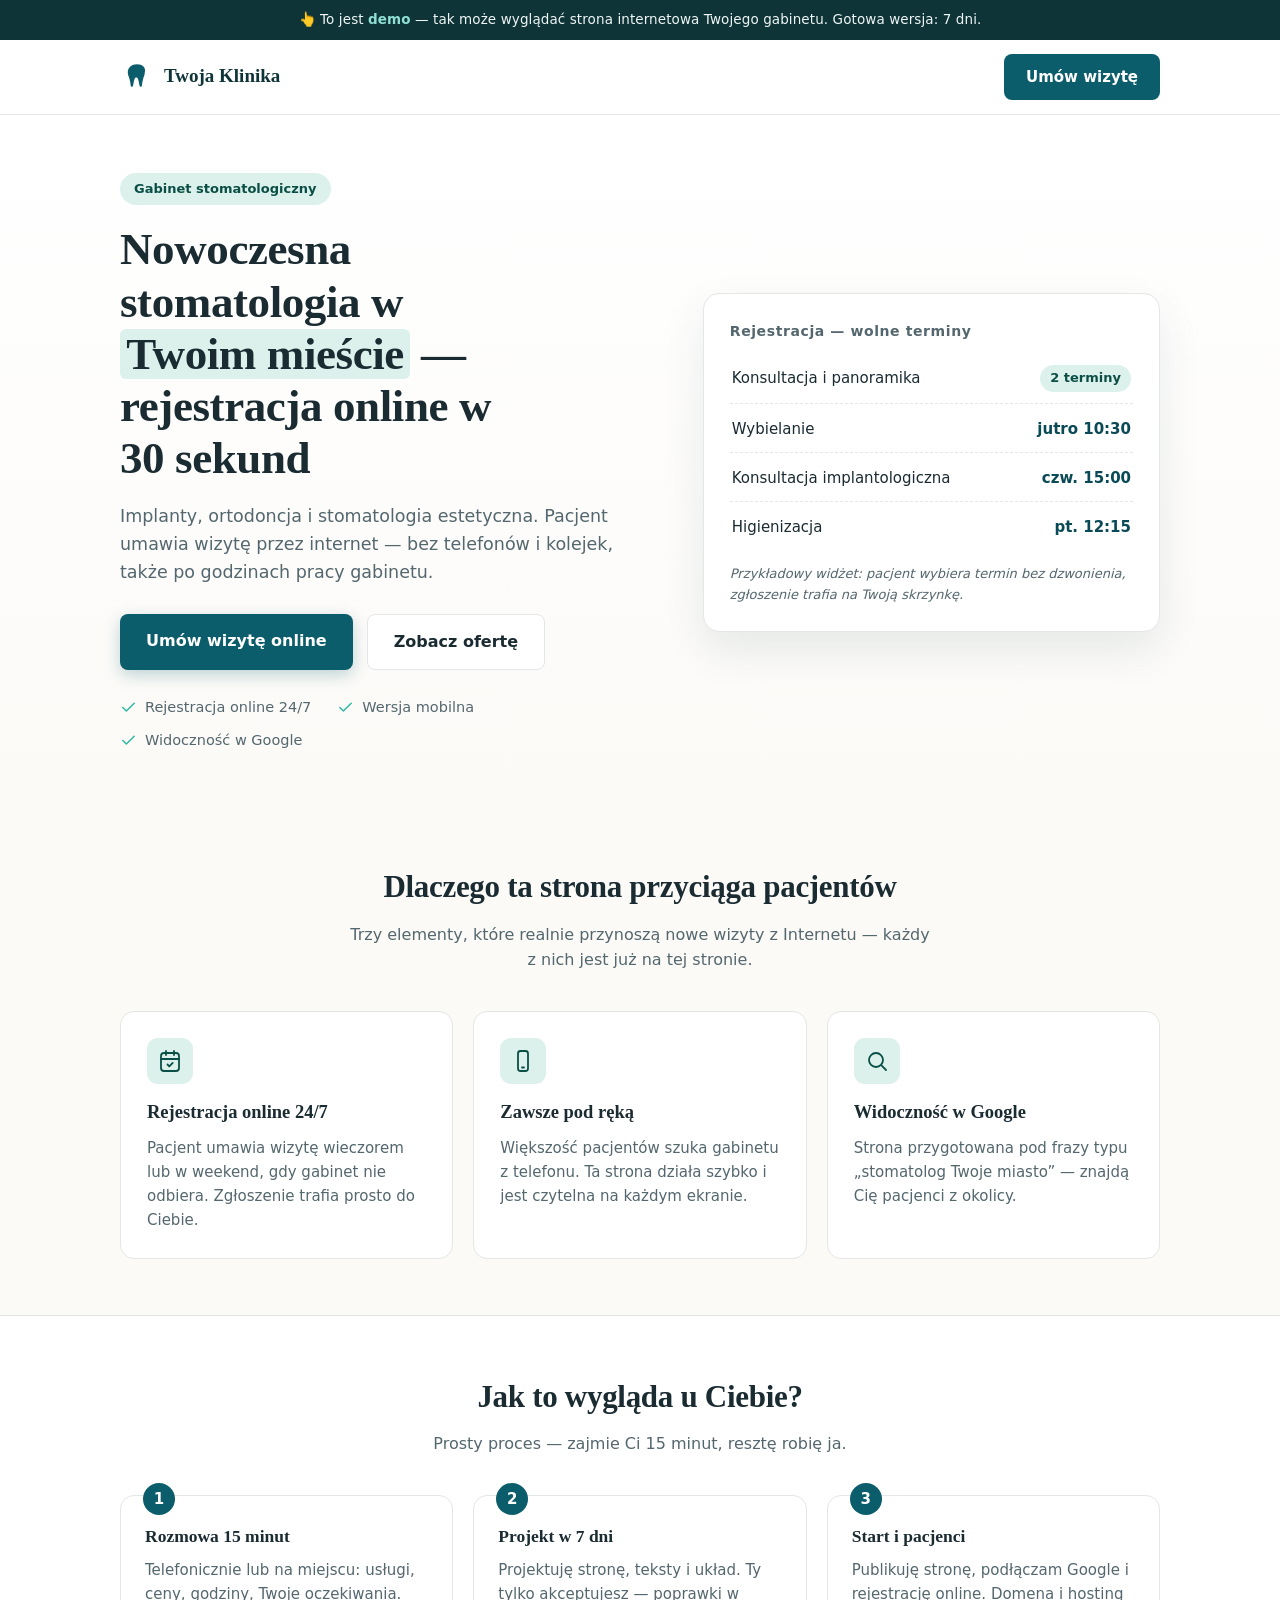
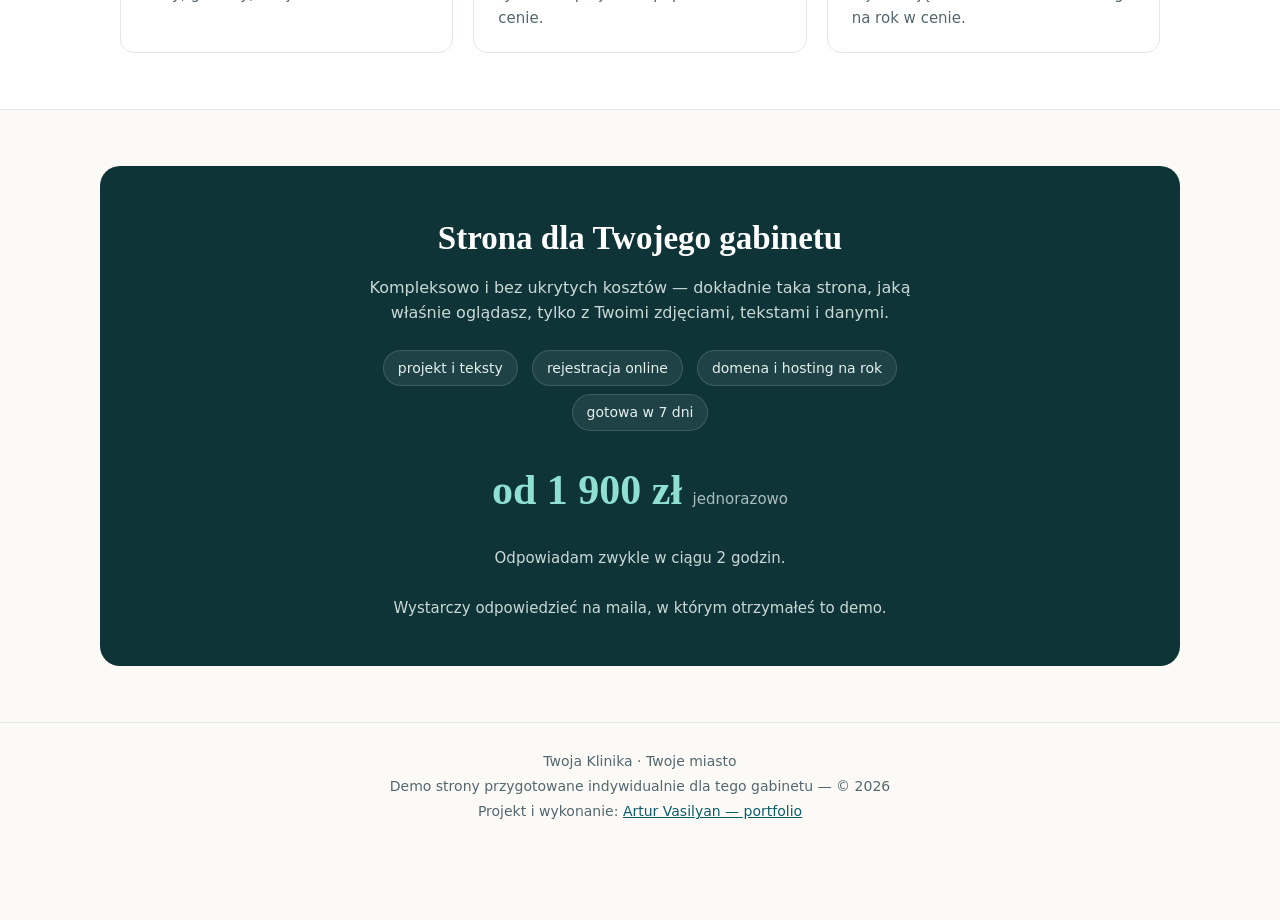
==== index.html @ 426fc78b "Koncept: demo strony dla gabinetu stomatologicznego (index.html + personalizacja URL) Co-Authored-By" ====
<!DOCTYPE html>
<html lang="pl">
<head>
<meta charset="UTF-8">
<meta name="viewport" content="width=device-width, initial-scale=1.0">
<title>Demo strony — gabinet stomatologiczny</title>
<meta name="description" content="Demo strony internetowej dla gabinetu stomatologicznego: rejestracja pacjentów online 24/7, wersja mobilna, widoczność w Google. Gotowa strona w 7 dni.">
<meta property="og:title" content="Demo strony dla Twojego gabinetu stomatologicznego">
<meta property="og:description" content="Tak może wyglądać strona Twojego gabinetu: rejestracja online 24/7, wersja mobilna, widoczność w Google. Gotowa w 7 dni.">
<meta property="og:type" content="website">
<meta property="og:url" content="https://vasilyanaptyp-oss.github.io/demo-stomatologia/">
<meta property="og:locale" content="pl_PL">
<link rel="icon" href="data:image/svg+xml,%3Csvg xmlns='http://www.w3.org/2000/svg' viewBox='0 0 24 24'%3E%3Cpath d='M12 3C8.2 3 5.5 5.4 5.5 8.7c0 1.9.8 3.2 1.2 4.7.4 1.4.6 2.9.9 4.7.1.9 1.4 1 1.6 0 .3-1.5.7-3.7 1.1-4.7.3-.7.7-1 1.2-1s.9.3 1.2 1c.4 1 .8 3.2 1.1 4.7.2 1 1.5.9 1.6 0 .3-1.8.5-3.3.9-4.7.4-1.5 1.2-2.8 1.2-4.7C18.5 5.4 15.8 3 12 3z' fill='%230b5d6b'/%3E%3C/svg%3E">
<style>
  :root{
    --paper:#fbfaf7; --card:#ffffff; --line:#e3e7e5;
    --ink:#1a2b32; --mut:#54676e;
    --petrol:#0b5d6b; --petrol-dark:#094a56; --mint:#35b8a4; --mint-soft:#ddf1ec;
    --deep:#0f3438;
  }
  *{margin:0;padding:0;box-sizing:border-box}
  html{scroll-behavior:smooth}
  body{font-family:'Segoe UI',system-ui,-apple-system,'Helvetica Neue',Arial,sans-serif;color:var(--ink);background:var(--paper);line-height:1.6;-webkit-font-smoothing:antialiased}
  h1,h2,h3,.serif{font-family:Georgia,'Times New Roman',serif}
  a{color:var(--petrol)}
  a:focus-visible,button:focus-visible{outline:3px solid var(--mint);outline-offset:2px;border-radius:4px}
  .wrap{max-width:1080px;margin:0 auto;padding:0 20px}

  /* pasek demo */
  .demo-bar{background:var(--deep);color:#eef6f4;text-align:center;padding:9px 16px;font-size:13.5px;letter-spacing:.1px}
  .demo-bar b{color:#8fe0d3;font-weight:700}

  header{background:#fff;border-bottom:1px solid var(--line)}
  .nav{display:flex;justify-content:space-between;align-items:center;gap:16px;flex-wrap:wrap;padding-top:14px;padding-bottom:14px}
  .logo{display:flex;align-items:center;gap:10px;font-weight:700;font-size:19px;color:var(--deep);font-family:Georgia,'Times New Roman',serif}
  .logo svg{flex:none}
  .nav a.cta{background:var(--petrol);color:#fff;text-decoration:none;padding:11px 22px;border-radius:8px;font-weight:600;font-size:15px}
  .nav a.cta:hover{background:var(--petrol-dark)}

  .hero{padding:58px 0 54px;background:linear-gradient(180deg,#fff 0%,var(--paper) 100%)}
  .grid{display:grid;grid-template-columns:1.08fr .92fr;gap:46px;align-items:center}
  .kicker{display:inline-block;background:var(--mint-soft);color:#0a4f45;font-weight:600;font-size:13px;padding:6px 14px;border-radius:999px;margin-bottom:18px}
  h1{font-size:clamp(30px,4.4vw,45px);line-height:1.16;font-weight:700;letter-spacing:-.4px;max-width:19ch}
  h1 .miasto{background:var(--mint-soft);border-radius:6px;padding:0 .14em;box-decoration-break:clone;-webkit-box-decoration-break:clone}
  .lead{color:var(--mut);font-size:17.5px;margin:18px 0 28px;max-width:50ch}
  .hero-cta{display:flex;gap:14px;flex-wrap:wrap}
  .btn{display:inline-block;padding:14px 26px;border-radius:8px;font-weight:700;text-decoration:none;font-size:16px}
  .btn.p{background:var(--petrol);color:#fff;box-shadow:0 5px 16px rgba(11,93,107,.25)}
  .btn.p:hover{background:var(--petrol-dark)}
  .btn.s{border:1.5px solid var(--line);color:var(--ink);background:#fff}
  .btn.s:hover{border-color:var(--petrol)}
  .trust{margin-top:26px;display:flex;gap:10px 26px;color:var(--mut);font-size:14.5px;flex-wrap:wrap}
  .trust span{display:flex;align-items:center;gap:8px}
  .trust svg{flex:none;color:var(--mint)}

  .hero-card{background:var(--card);border:1px solid var(--line);border-radius:16px;padding:26px;box-shadow:0 18px 44px rgba(15,52,56,.09)}
  .hero-card h3{font-size:14px;text-transform:none;letter-spacing:.6px;color:var(--mut);font-family:'Segoe UI',system-ui,sans-serif;font-weight:600;margin-bottom:12px}
  .appt{display:grid;gap:2px}
  .appt .row{display:flex;justify-content:space-between;align-items:center;gap:10px;border-bottom:1px dashed var(--line);padding:11px 2px;font-size:15px}
  .appt .row:last-child{border-bottom:none}
  .appt .row b{color:var(--petrol-dark);font-weight:600;white-space:nowrap}
  .appt .row .rezerwa{background:var(--mint-soft);color:#0a4f45;font-size:13px;font-weight:700;padding:3px 10px;border-radius:999px}
  .widget-note{margin-top:14px;color:var(--mut);font-size:13px;font-style:italic}

  section{padding:56px 0}
  .sec-title{font-size:clamp(24px,3vw,31px);font-weight:700;text-align:center;letter-spacing:-.3px}
  .sec-sub{text-align:center;color:var(--mut);margin:10px auto 38px;max-width:58ch}
  .cards{display:grid;grid-template-columns:repeat(auto-fit,minmax(250px,1fr));gap:20px}
  .card{background:var(--card);border:1px solid var(--line);border-radius:14px;padding:26px;transition:transform .2s ease,box-shadow .2s ease}
  .card:hover{transform:translateY(-3px);box-shadow:0 12px 28px rgba(15,52,56,.09)}
  .card .ico{width:46px;height:46px;border-radius:11px;background:var(--mint-soft);display:grid;place-items:center;margin-bottom:14px;color:#0a4f45}
  .card h3{font-size:18.5px;margin-bottom:8px;font-weight:700}
  .card p{color:var(--mut);font-size:15px}

  .steps{display:grid;grid-template-columns:repeat(auto-fit,minmax(230px,1fr));gap:20px;counter-reset:st}
  .step{background:var(--card);border:1px solid var(--line);border-radius:14px;padding:26px 24px 22px;position:relative}
  .step:before{counter-increment:st;content:counter(st);position:absolute;top:-13px;left:22px;width:32px;height:32px;border-radius:50%;background:var(--petrol);color:#fff;display:grid;place-items:center;font-weight:700;font-size:15px;font-family:'Segoe UI',system-ui,sans-serif}
  .step h3{font-size:17.5px;margin-bottom:8px;font-weight:700}
  .step p{color:var(--mut);font-size:15px}

  .oferta{background:var(--deep);color:#fff;border-radius:20px;padding:46px 40px;text-align:center}
  .oferta h2{font-size:clamp(24px,3vw,33px);font-weight:700;margin-bottom:10px}
  .oferta .opis{color:#c9d8d5;max-width:56ch;margin:0 auto 24px}
  .oferta ul{list-style:none;display:flex;flex-wrap:wrap;justify-content:center;gap:8px 14px;margin:0 auto 26px;max-width:640px}
  .oferta li{background:rgba(255,255,255,.07);border:1px solid rgba(255,255,255,.14);border-radius:999px;padding:6px 14px;font-size:14px;color:#e5efed}
  .oferta .price{font-size:42px;font-weight:700;color:#8fe0d3;font-family:Georgia,'Times New Roman',serif}
  .oferta .price small{font-size:15px;color:#a9bebb;font-weight:400;font-family:'Segoe UI',system-ui,sans-serif}
  .oferta .btn{background:var(--mint);color:#052c27;box-shadow:0 5px 16px rgba(53,184,164,.3)}
  .oferta .btn:hover{background:#8fe0d3}
  .odpowiedz-info{display:none;color:#c9d8d5;font-size:15px;margin-top:14px}

  footer{border-top:1px solid var(--line);padding:26px 0 96px;color:var(--mut);font-size:14px;text-align:center;line-height:1.8}
  footer a{color:var(--petrol)}

  /* pasek odpowiedzi na telefonie */
  .reply-bar{display:none;position:fixed;left:0;right:0;bottom:0;z-index:50;background:#fff;border-top:1px solid var(--line);box-shadow:0 -6px 20px rgba(15,52,56,.12);padding:10px 14px}
  .reply-bar a{display:flex;align-items:center;justify-content:center;gap:8px;background:var(--petrol);color:#fff;text-decoration:none;font-weight:700;font-size:15px;border-radius:8px;padding:12px 16px;min-height:44px}

  @media(max-width:820px){
    .grid{grid-template-columns:1fr;gap:30px}
    .hero{padding:42px 0 46px}
    section{padding:44px 0}
    .reply-bar{display:block}
    .oferta{padding:36px 22px}
  }
  @media (prefers-reduced-motion: reduce){
    html{scroll-behavior:auto}
    *,*::before,*::after{transition:none!important;animation:none!important}
  }
</style>
</head>
<body>

<div class="demo-bar">👆 To jest <b>demo</b> — tak może wyglądać strona internetowa Twojego gabinetu. Gotowa wersja: 7 dni.</div>

<header>
  <div class="wrap nav">
    <div class="logo">
      <svg width="34" height="34" viewBox="0 0 24 24" aria-hidden="true"><path d="M12 3C8.2 3 5.5 5.4 5.5 8.7c0 1.9.8 3.2 1.2 4.7.4 1.4.6 2.9.9 4.7.1.9 1.4 1 1.6 0 .3-1.5.7-3.7 1.1-4.7.3-.7.7-1 1.2-1s.9.3 1.2 1c.4 1 .8 3.2 1.1 4.7.2 1 1.5.9 1.6 0 .3-1.8.5-3.3.9-4.7.4-1.5 1.2-2.8 1.2-4.7C18.5 5.4 15.8 3 12 3z" fill="#0b5d6b"/></svg>
      <span id="klinika-nav">Twoja Klinika</span>
    </div>
    <a class="cta" href="#oferta">Umów wizytę</a>
  </div>
</header>

<div class="hero">
  <div class="wrap grid">
    <div>
      <span class="kicker" id="kicker">Gabinet stomatologiczny</span>
      <h1>Nowoczesna stomatologia w <span class="miasto" id="gorod-h1">Twoim mieście</span> — rejestracja online w 30&nbsp;sekund</h1>
      <p class="lead">Implanty, ortodoncja i stomatologia estetyczna. Pacjent umawia wizytę przez internet — bez telefonów i kolejek, także po godzinach pracy gabinetu.</p>
      <div class="hero-cta">
        <a class="btn p" href="#oferta">Umów wizytę online</a>
        <a class="btn s" href="#oferta">Zobacz ofertę</a>
      </div>
      <div class="trust">
        <span><svg width="17" height="17" viewBox="0 0 24 24" fill="none" stroke="currentColor" stroke-width="2.2" stroke-linecap="round" stroke-linejoin="round" aria-hidden="true"><path d="M20 6L9 17l-5-5"/></svg>Rejestracja online 24/7</span>
        <span><svg width="17" height="17" viewBox="0 0 24 24" fill="none" stroke="currentColor" stroke-width="2.2" stroke-linecap="round" stroke-linejoin="round" aria-hidden="true"><path d="M20 6L9 17l-5-5"/></svg>Wersja mobilna</span>
        <span><svg width="17" height="17" viewBox="0 0 24 24" fill="none" stroke="currentColor" stroke-width="2.2" stroke-linecap="round" stroke-linejoin="round" aria-hidden="true"><path d="M20 6L9 17l-5-5"/></svg>Widoczność w Google</span>
      </div>
    </div>
    <div class="hero-card">
      <h3>Rejestracja — wolne terminy</h3>
      <div class="appt">
        <div class="row"><span>Konsultacja i panoramika</span><b class="rezerwa">2 terminy</b></div>
        <div class="row"><span>Wybielanie</span><b>jutro 10:30</b></div>
        <div class="row"><span>Konsultacja implantologiczna</span><b>czw. 15:00</b></div>
        <div class="row"><span>Higienizacja</span><b>pt. 12:15</b></div>
      </div>
      <p class="widget-note">Przykładowy widżet: pacjent wybiera termin bez dzwonienia, zgłoszenie trafia na Twoją skrzynkę.</p>
    </div>
  </div>
</div>

<section>
  <div class="wrap">
    <h2 class="sec-title">Dlaczego ta strona przyciąga pacjentów</h2>
    <p class="sec-sub">Trzy elementy, które realnie przynoszą nowe wizyty z Internetu — każdy z nich jest już na tej stronie.</p>
    <div class="cards">
      <div class="card">
        <div class="ico"><svg width="24" height="24" viewBox="0 0 24 24" fill="none" stroke="currentColor" stroke-width="1.8" stroke-linecap="round" stroke-linejoin="round" aria-hidden="true"><rect x="3" y="4" width="18" height="18" rx="3"/><path d="M8 2v4M16 2v4M3 10h18M9.5 15.5l1.8 1.8 3.4-3.4"/></svg></div>
        <h3>Rejestracja online 24/7</h3>
        <p>Pacjent umawia wizytę wieczorem lub w weekend, gdy gabinet nie odbiera. Zgłoszenie trafia prosto do Ciebie.</p>
      </div>
      <div class="card">
        <div class="ico"><svg width="24" height="24" viewBox="0 0 24 24" fill="none" stroke="currentColor" stroke-width="1.8" stroke-linecap="round" stroke-linejoin="round" aria-hidden="true"><rect x="7" y="2" width="10" height="20" rx="2.5"/><path d="M11 18.5h2"/></svg></div>
        <h3>Zawsze pod ręką</h3>
        <p>Większość pacjentów szuka gabinetu z telefonu. Ta strona działa szybko i jest czytelna na każdym ekranie.</p>
      </div>
      <div class="card">
        <div class="ico"><svg width="24" height="24" viewBox="0 0 24 24" fill="none" stroke="currentColor" stroke-width="1.8" stroke-linecap="round" stroke-linejoin="round" aria-hidden="true"><circle cx="11" cy="11" r="7"/><path d="M21 21l-4.3-4.3"/></svg></div>
        <h3>Widoczność w Google</h3>
        <p>Strona przygotowana pod frazy typu „stomatolog <span id="gorod-seo">Twoje miasto</span>” — znajdą Cię pacjenci z okolicy.</p>
      </div>
    </div>
  </div>
</section>

<section style="background:#fff;border-top:1px solid var(--line);border-bottom:1px solid var(--line)">
  <div class="wrap">
    <h2 class="sec-title">Jak to wygląda u Ciebie?</h2>
    <p class="sec-sub">Prosty proces — zajmie Ci 15 minut, resztę robię ja.</p>
    <div class="steps">
      <div class="step"><h3>Rozmowa 15 minut</h3><p>Telefonicznie lub na miejscu: usługi, ceny, godziny, Twoje oczekiwania.</p></div>
      <div class="step"><h3>Projekt w 7 dni</h3><p>Projektuję stronę, teksty i układ. Ty tylko akceptujesz — poprawki w cenie.</p></div>
      <div class="step"><h3>Start i pacjenci</h3><p>Publikuję stronę, podłączam Google i rejestrację online. Domena i hosting na rok w cenie.</p></div>
    </div>
  </div>
</section>

<section id="oferta">
  <div class="wrap oferta">
    <h2>Strona dla Twojego gabinetu</h2>
    <p class="opis">Kompleksowo i bez ukrytych kosztów — dokładnie taka strona, jaką właśnie oglądasz, tylko z Twoimi zdjęciami, tekstami i danymi.</p>
    <ul>
      <li>projekt i teksty</li>
      <li>rejestracja online</li>
      <li>domena i hosting na rok</li>
      <li>gotowa w 7 dni</li>
    </ul>
    <div class="price">od 1 900 zł <small>jednorazowo</small></div>
    <p style="margin:22px 0 26px;font-size:15px;color:#c9d8d5">Odpowiadam zwykle w ciągu 2 godzin.</p>
    <a class="btn" id="cta-reply" href="#oferta">Chcę taką stronę</a>
    <p class="odpowiedz-info" id="odpowiedz-info">Wystarczy odpowiedzieć na maila, w którym otrzymałeś to demo.</p>
  </div>
</section>

<footer>
  <div class="wrap">
    <div><span id="klinika-foot">Twoja Klinika</span> · <span id="gorod-foot">Twoje miasto</span></div>
    <div>Demo strony przygotowane indywidualnie dla tego gabinetu — © 2026</div>
    <div>Projekt i wykonanie: <a href="https://vasilyanaptyp-oss.github.io/" target="_blank" rel="noopener">Artur Vasilyan — portfolio</a></div>
  </div>
</footer>

<div class="reply-bar">
  <a href="#oferta">
    <svg width="18" height="18" viewBox="0 0 24 24" fill="none" stroke="currentColor" stroke-width="2" stroke-linecap="round" stroke-linejoin="round" aria-hidden="true"><path d="M9 17H6a4 4 0 0 1 0-8h3M15 9h3a4 4 0 0 1 0 8h-3M8 12h8"/></svg>
    Podoba się? Napisz do mnie
  </a>
</div>

<script>
// Personalizacja z URL: demo.html?klinika=Ko%C5%82odziej%20Ewa&gorod=Wroc%C5%82aw&kontakt=mail@przyklad.pl
(function(){
  var q = new URLSearchParams(location.search);
  var klinika = q.get('klinika') || '';
  var gorod = q.get('gorod') || '';
  var kontakt = (q.get('kontakt') || '').trim();
  var set = function(id, text){ var el = document.getElementById(id); if (el && text) el.textContent = text; };
  if (klinika) {
    document.title = 'Demo strony — ' + klinika;
    set('klinika-nav', klinika);
    set('klinika-foot', klinika);
  }
  if (gorod) {
    set('gorod-h1', gorod);
    set('gorod-seo', gorod);
    set('gorod-foot', gorod);
    set('kicker', 'Gabinet stomatologiczny · ' + gorod);
  }
  var cta = document.getElementById('cta-reply');
  var info = document.getElementById('odpowiedz-info');
  if (cta && info) {
    if (kontakt && /^[^@\s]+@[^@\s]+\.[a-z]{2,}$/i.test(kontakt)) {
      var temat = 'Chcę stronę dla gabinetu' + (klinika ? ' (' + klinika + ')' : '');
      cta.href = 'mailto:' + encodeURIComponent(kontakt) + '?subject=' + encodeURIComponent(temat);
      cta.textContent = 'Chcę taką stronę — napisz do mnie';
    } else {
      cta.style.display = 'none';
      info.style.display = 'block';
    }
  }
})();
</script>
</body>
</html>
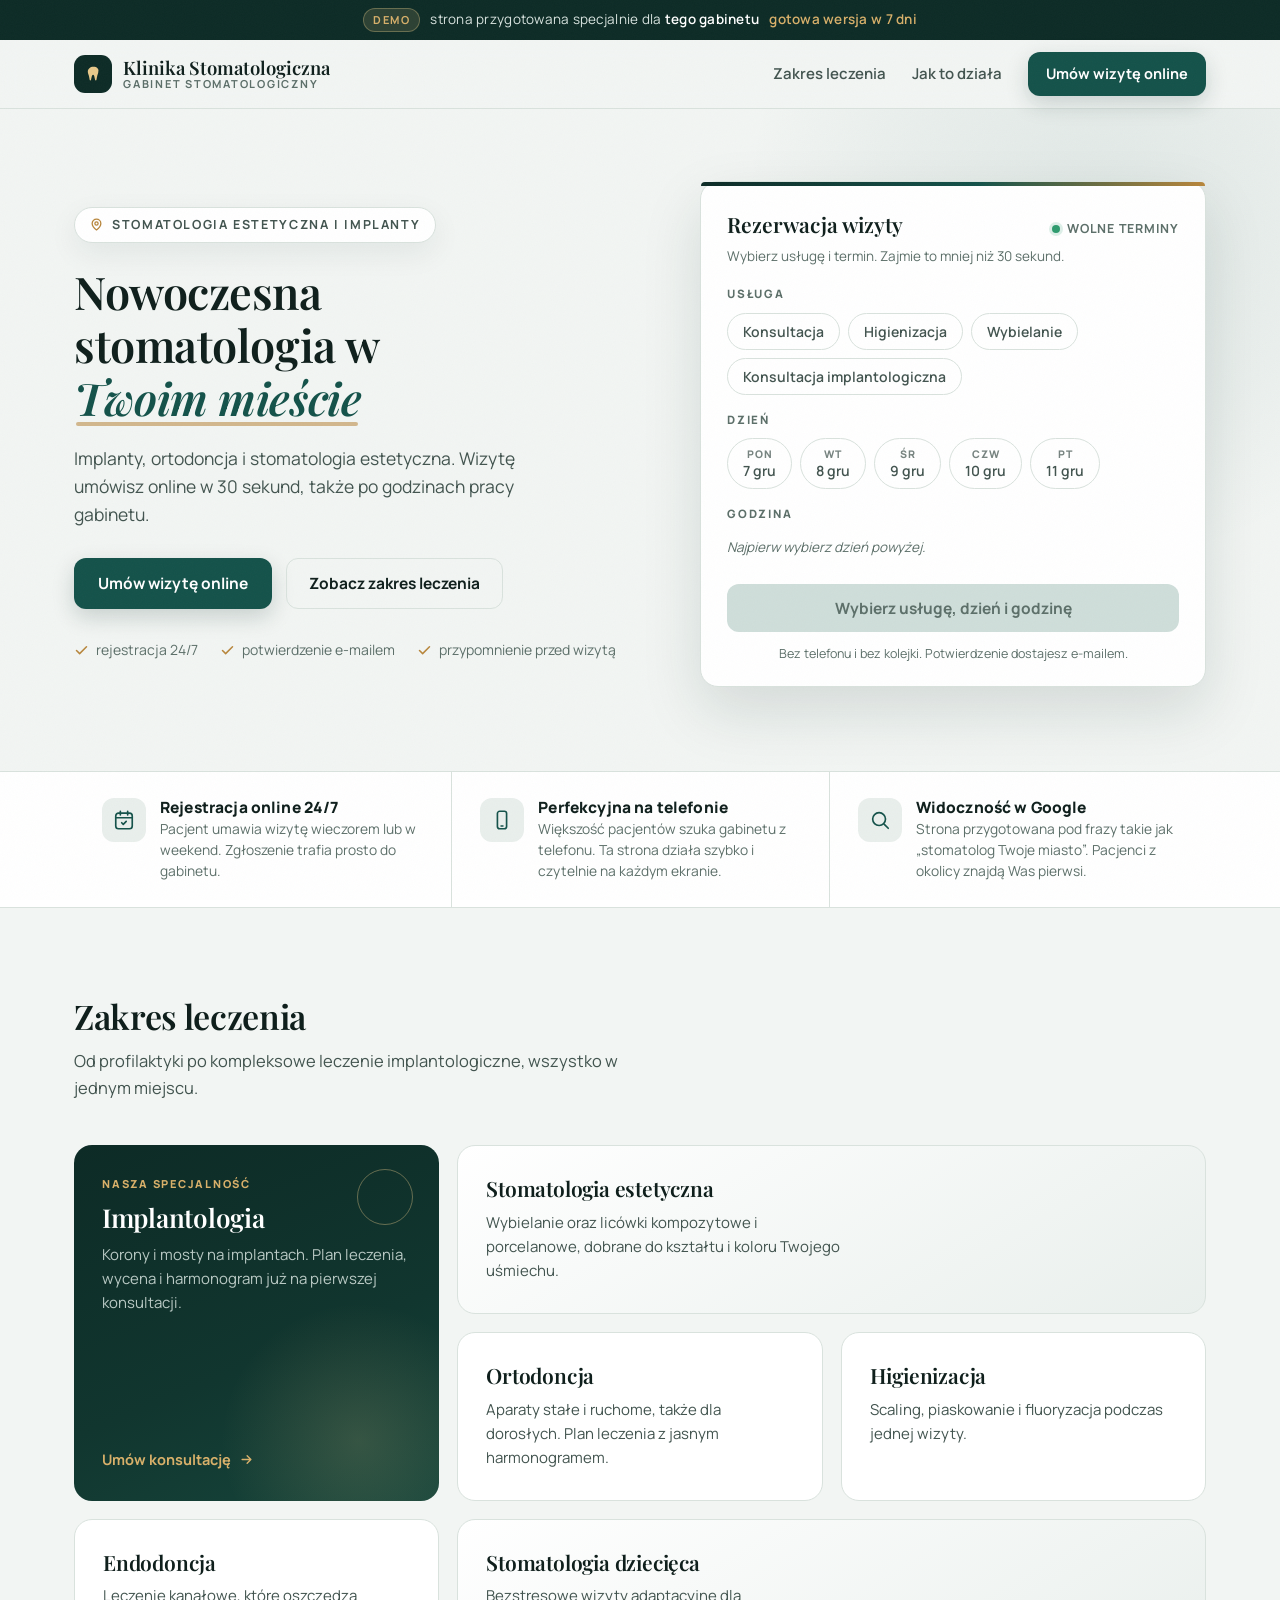
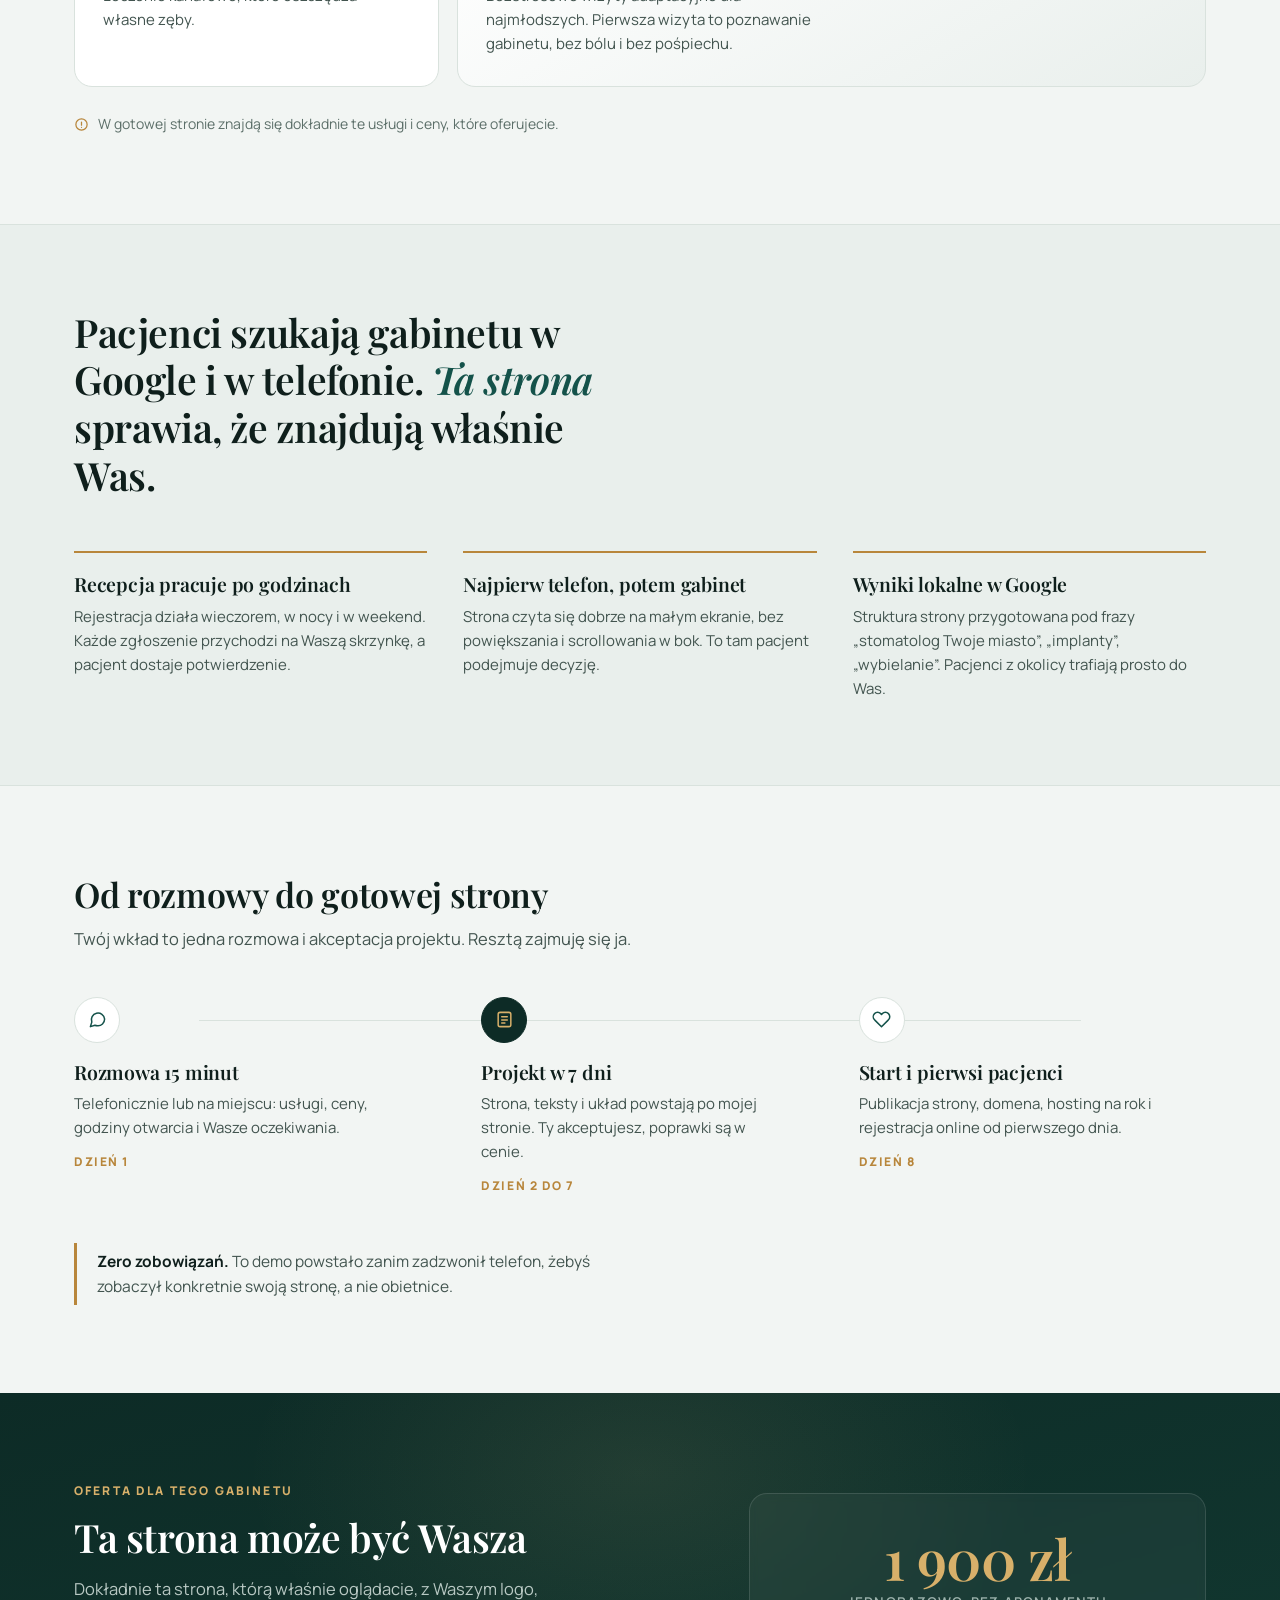
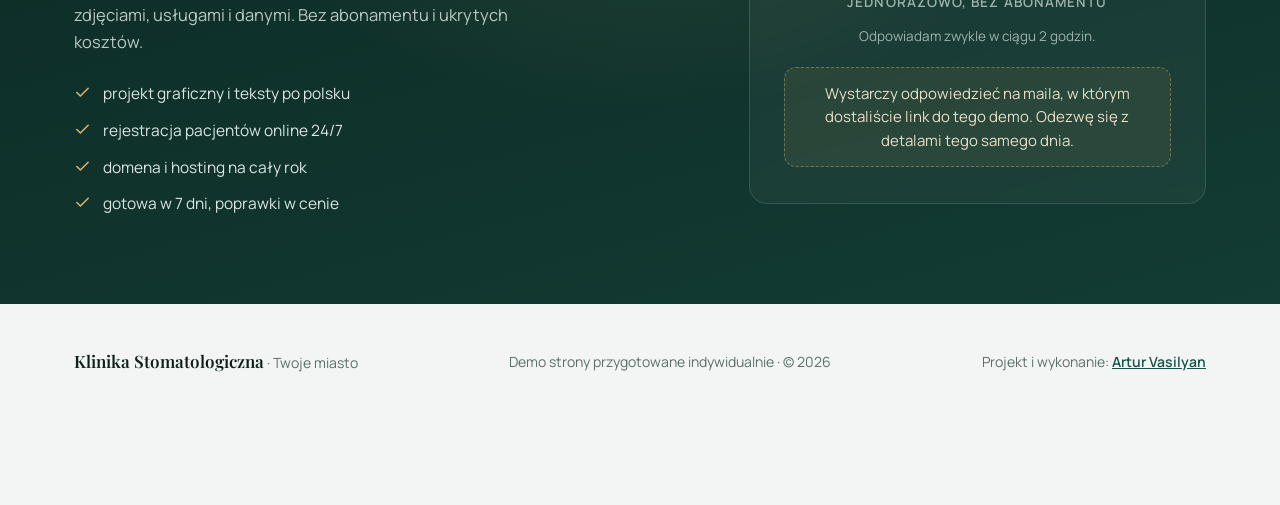
==== commit 194e66b4: "Przebudowa demo: poziom premium (Playfair+Manrope, widget rezerwacji, bento, tryb kontakt/fallback) " ====
--- a/index.html
+++ b/index.html
@@ -3,254 +3,715 @@
 <head>
 <meta charset="UTF-8">
 <meta name="viewport" content="width=device-width, initial-scale=1.0">
-<title>Demo strony — gabinet stomatologiczny</title>
-<meta name="description" content="Demo strony internetowej dla gabinetu stomatologicznego: rejestracja pacjentów online 24/7, wersja mobilna, widoczność w Google. Gotowa strona w 7 dni.">
+<title>Demo strony dla gabinetu stomatologicznego</title>
+<meta name="description" content="Demo strony dla gabinetu stomatologicznego: rejestracja pacjentów online 24/7, wersja mobilna, widoczność w Google. Gotowa strona w 7 dni, od 1 900 zł.">
 <meta property="og:title" content="Demo strony dla Twojego gabinetu stomatologicznego">
 <meta property="og:description" content="Tak może wyglądać strona Twojego gabinetu: rejestracja online 24/7, wersja mobilna, widoczność w Google. Gotowa w 7 dni.">
 <meta property="og:type" content="website">
 <meta property="og:url" content="https://vasilyanaptyp-oss.github.io/demo-stomatologia/">
 <meta property="og:locale" content="pl_PL">
-<link rel="icon" href="data:image/svg+xml,%3Csvg xmlns='http://www.w3.org/2000/svg' viewBox='0 0 24 24'%3E%3Cpath d='M12 3C8.2 3 5.5 5.4 5.5 8.7c0 1.9.8 3.2 1.2 4.7.4 1.4.6 2.9.9 4.7.1.9 1.4 1 1.6 0 .3-1.5.7-3.7 1.1-4.7.3-.7.7-1 1.2-1s.9.3 1.2 1c.4 1 .8 3.2 1.1 4.7.2 1 1.5.9 1.6 0 .3-1.8.5-3.3.9-4.7.4-1.5 1.2-2.8 1.2-4.7C18.5 5.4 15.8 3 12 3z' fill='%230b5d6b'/%3E%3C/svg%3E">
+<link rel="icon" href="data:image/svg+xml,%3Csvg xmlns='http://www.w3.org/2000/svg' viewBox='0 0 48 48'%3E%3Crect width='48' height='48' rx='12' fill='%230d2b26'/%3E%3Cpath d='M24 11c-5.4 0-9 3.4-9 8 0 2.7 1.1 4.5 1.6 6.5.5 1.9.8 4 1.2 6.5.2 1.3 2 1.4 2.3 0 .4-2.1 1-5.1 1.5-6.5.4-1 .9-1.4 1.6-1.4s1.2.4 1.6 1.4c.5 1.4 1.1 4.4 1.5 6.5.3 1.4 2.1 1.3 2.3 0 .4-2.5.7-4.6 1.2-6.5.5-2 1.6-3.8 1.6-6.5 0-4.6-3.6-8-9-8z' fill='%23e8c98a'/%3E%3C/svg%3E">
 <style>
-  :root{
-    --paper:#fbfaf7; --card:#ffffff; --line:#e3e7e5;
-    --ink:#1a2b32; --mut:#54676e;
-    --petrol:#0b5d6b; --petrol-dark:#094a56; --mint:#35b8a4; --mint-soft:#ddf1ec;
-    --deep:#0f3438;
-  }
-  *{margin:0;padding:0;box-sizing:border-box}
-  html{scroll-behavior:smooth}
-  body{font-family:'Segoe UI',system-ui,-apple-system,'Helvetica Neue',Arial,sans-serif;color:var(--ink);background:var(--paper);line-height:1.6;-webkit-font-smoothing:antialiased}
-  h1,h2,h3,.serif{font-family:Georgia,'Times New Roman',serif}
-  a{color:var(--petrol)}
-  a:focus-visible,button:focus-visible{outline:3px solid var(--mint);outline-offset:2px;border-radius:4px}
-  .wrap{max-width:1080px;margin:0 auto;padding:0 20px}
-
-  /* pasek demo */
-  .demo-bar{background:var(--deep);color:#eef6f4;text-align:center;padding:9px 16px;font-size:13.5px;letter-spacing:.1px}
-  .demo-bar b{color:#8fe0d3;font-weight:700}
-
-  header{background:#fff;border-bottom:1px solid var(--line)}
-  .nav{display:flex;justify-content:space-between;align-items:center;gap:16px;flex-wrap:wrap;padding-top:14px;padding-bottom:14px}
-  .logo{display:flex;align-items:center;gap:10px;font-weight:700;font-size:19px;color:var(--deep);font-family:Georgia,'Times New Roman',serif}
-  .logo svg{flex:none}
-  .nav a.cta{background:var(--petrol);color:#fff;text-decoration:none;padding:11px 22px;border-radius:8px;font-weight:600;font-size:15px}
-  .nav a.cta:hover{background:var(--petrol-dark)}
-
-  .hero{padding:58px 0 54px;background:linear-gradient(180deg,#fff 0%,var(--paper) 100%)}
-  .grid{display:grid;grid-template-columns:1.08fr .92fr;gap:46px;align-items:center}
-  .kicker{display:inline-block;background:var(--mint-soft);color:#0a4f45;font-weight:600;font-size:13px;padding:6px 14px;border-radius:999px;margin-bottom:18px}
-  h1{font-size:clamp(30px,4.4vw,45px);line-height:1.16;font-weight:700;letter-spacing:-.4px;max-width:19ch}
-  h1 .miasto{background:var(--mint-soft);border-radius:6px;padding:0 .14em;box-decoration-break:clone;-webkit-box-decoration-break:clone}
-  .lead{color:var(--mut);font-size:17.5px;margin:18px 0 28px;max-width:50ch}
-  .hero-cta{display:flex;gap:14px;flex-wrap:wrap}
-  .btn{display:inline-block;padding:14px 26px;border-radius:8px;font-weight:700;text-decoration:none;font-size:16px}
-  .btn.p{background:var(--petrol);color:#fff;box-shadow:0 5px 16px rgba(11,93,107,.25)}
-  .btn.p:hover{background:var(--petrol-dark)}
-  .btn.s{border:1.5px solid var(--line);color:var(--ink);background:#fff}
-  .btn.s:hover{border-color:var(--petrol)}
-  .trust{margin-top:26px;display:flex;gap:10px 26px;color:var(--mut);font-size:14.5px;flex-wrap:wrap}
-  .trust span{display:flex;align-items:center;gap:8px}
-  .trust svg{flex:none;color:var(--mint)}
-
-  .hero-card{background:var(--card);border:1px solid var(--line);border-radius:16px;padding:26px;box-shadow:0 18px 44px rgba(15,52,56,.09)}
-  .hero-card h3{font-size:14px;text-transform:none;letter-spacing:.6px;color:var(--mut);font-family:'Segoe UI',system-ui,sans-serif;font-weight:600;margin-bottom:12px}
-  .appt{display:grid;gap:2px}
-  .appt .row{display:flex;justify-content:space-between;align-items:center;gap:10px;border-bottom:1px dashed var(--line);padding:11px 2px;font-size:15px}
-  .appt .row:last-child{border-bottom:none}
-  .appt .row b{color:var(--petrol-dark);font-weight:600;white-space:nowrap}
-  .appt .row .rezerwa{background:var(--mint-soft);color:#0a4f45;font-size:13px;font-weight:700;padding:3px 10px;border-radius:999px}
-  .widget-note{margin-top:14px;color:var(--mut);font-size:13px;font-style:italic}
-
-  section{padding:56px 0}
-  .sec-title{font-size:clamp(24px,3vw,31px);font-weight:700;text-align:center;letter-spacing:-.3px}
-  .sec-sub{text-align:center;color:var(--mut);margin:10px auto 38px;max-width:58ch}
-  .cards{display:grid;grid-template-columns:repeat(auto-fit,minmax(250px,1fr));gap:20px}
-  .card{background:var(--card);border:1px solid var(--line);border-radius:14px;padding:26px;transition:transform .2s ease,box-shadow .2s ease}
-  .card:hover{transform:translateY(-3px);box-shadow:0 12px 28px rgba(15,52,56,.09)}
-  .card .ico{width:46px;height:46px;border-radius:11px;background:var(--mint-soft);display:grid;place-items:center;margin-bottom:14px;color:#0a4f45}
-  .card h3{font-size:18.5px;margin-bottom:8px;font-weight:700}
-  .card p{color:var(--mut);font-size:15px}
-
-  .steps{display:grid;grid-template-columns:repeat(auto-fit,minmax(230px,1fr));gap:20px;counter-reset:st}
-  .step{background:var(--card);border:1px solid var(--line);border-radius:14px;padding:26px 24px 22px;position:relative}
-  .step:before{counter-increment:st;content:counter(st);position:absolute;top:-13px;left:22px;width:32px;height:32px;border-radius:50%;background:var(--petrol);color:#fff;display:grid;place-items:center;font-weight:700;font-size:15px;font-family:'Segoe UI',system-ui,sans-serif}
-  .step h3{font-size:17.5px;margin-bottom:8px;font-weight:700}
-  .step p{color:var(--mut);font-size:15px}
-
-  .oferta{background:var(--deep);color:#fff;border-radius:20px;padding:46px 40px;text-align:center}
-  .oferta h2{font-size:clamp(24px,3vw,33px);font-weight:700;margin-bottom:10px}
-  .oferta .opis{color:#c9d8d5;max-width:56ch;margin:0 auto 24px}
-  .oferta ul{list-style:none;display:flex;flex-wrap:wrap;justify-content:center;gap:8px 14px;margin:0 auto 26px;max-width:640px}
-  .oferta li{background:rgba(255,255,255,.07);border:1px solid rgba(255,255,255,.14);border-radius:999px;padding:6px 14px;font-size:14px;color:#e5efed}
-  .oferta .price{font-size:42px;font-weight:700;color:#8fe0d3;font-family:Georgia,'Times New Roman',serif}
-  .oferta .price small{font-size:15px;color:#a9bebb;font-weight:400;font-family:'Segoe UI',system-ui,sans-serif}
-  .oferta .btn{background:var(--mint);color:#052c27;box-shadow:0 5px 16px rgba(53,184,164,.3)}
-  .oferta .btn:hover{background:#8fe0d3}
-  .odpowiedz-info{display:none;color:#c9d8d5;font-size:15px;margin-top:14px}
-
-  footer{border-top:1px solid var(--line);padding:26px 0 96px;color:var(--mut);font-size:14px;text-align:center;line-height:1.8}
-  footer a{color:var(--petrol)}
-
-  /* pasek odpowiedzi na telefonie */
-  .reply-bar{display:none;position:fixed;left:0;right:0;bottom:0;z-index:50;background:#fff;border-top:1px solid var(--line);box-shadow:0 -6px 20px rgba(15,52,56,.12);padding:10px 14px}
-  .reply-bar a{display:flex;align-items:center;justify-content:center;gap:8px;background:var(--petrol);color:#fff;text-decoration:none;font-weight:700;font-size:15px;border-radius:8px;padding:12px 16px;min-height:44px}
-
-  @media(max-width:820px){
-    .grid{grid-template-columns:1fr;gap:30px}
-    .hero{padding:42px 0 46px}
-    section{padding:44px 0}
-    .reply-bar{display:block}
-    .oferta{padding:36px 22px}
-  }
-  @media (prefers-reduced-motion: reduce){
-    html{scroll-behavior:auto}
-    *,*::before,*::after{transition:none!important;animation:none!important}
-  }
+/* ============================================================
+   FONTY: Playfair Display (variable) + Manrope (variable), latin + latin-ext,
+   wbudowane base64 — plik jest samowystarczalny, bez zewnętrznych zależności.
+   ============================================================ */
+/* playfair latin-ext */
+@font-face {
+  font-family: 'Playfair Display';
+  font-style: italic;
+  font-weight: 400 900;
+  font-display: swap;
+  src: url([data-uri]) format('woff2');
+  unicode-range: U+0100-02BA, U+02BD-02C5, U+02C7-02CC, U+02CE-02D7, U+02DD-02FF, U+0304, U+0308, U+0329, U+1D00-1DBF, U+1E00-1E9F, U+1EF2-1EFF, U+2020, U+20A0-20AB, U+20AD-20C0, U+2113, U+2C60-2C7F, U+A720-A7FF;
+}
+/* playfair latin */
+@font-face {
+  font-family: 'Playfair Display';
+  font-style: italic;
+  font-weight: 400 900;
+  font-display: swap;
+  src: url([data-uri]) format('woff2');
+  unicode-range: U+0000-00FF, U+0131, U+0152-0153, U+02BB-02BC, U+02C6, U+02DA, U+02DC, U+0304, U+0308, U+0329, U+2000-206F, U+20AC, U+2122, U+2191, U+2193, U+2212, U+2215, U+FEFF, U+FFFD;
+}
+/* playfair latin-ext */
+@font-face {
+  font-family: 'Playfair Display';
+  font-style: normal;
+  font-weight: 400 900;
+  font-display: swap;
+  src: url([data-uri]) format('woff2');
+  unicode-range: U+0100-02BA, U+02BD-02C5, U+02C7-02CC, U+02CE-02D7, U+02DD-02FF, U+0304, U+0308, U+0329, U+1D00-1DBF, U+1E00-1E9F, U+1EF2-1EFF, U+2020, U+20A0-20AB, U+20AD-20C0, U+2113, U+2C60-2C7F, U+A720-A7FF;
+}
+/* playfair latin */
+@font-face {
+  font-family: 'Playfair Display';
+  font-style: normal;
+  font-weight: 400 900;
+  font-display: swap;
+  src: url([data-uri]) format('woff2');
+  unicode-range: U+0000-00FF, U+0131, U+0152-0153, U+02BB-02BC, U+02C6, U+02DA, U+02DC, U+0304, U+0308, U+0329, U+2000-206F, U+20AC, U+2122, U+2191, U+2193, U+2212, U+2215, U+FEFF, U+FFFD;
+}
+/* manrope latin-ext */
+@font-face {
+  font-family: 'Manrope';
+  font-style: normal;
+  font-weight: 200 800;
+  font-display: swap;
+  src: url([data-uri]) format('woff2');
+  unicode-range: U+0100-02BA, U+02BD-02C5, U+02C7-02CC, U+02CE-02D7, U+02DD-02FF, U+0304, U+0308, U+0329, U+1D00-1DBF, U+1E00-1E9F, U+1EF2-1EFF, U+2020, U+20A0-20AB, U+20AD-20C0, U+2113, U+2C60-2C7F, U+A720-A7FF;
+}
+/* manrope latin */
+@font-face {
+  font-family: 'Manrope';
+  font-style: normal;
+  font-weight: 200 800;
+  font-display: swap;
+  src: url([data-uri]) format('woff2');
+  unicode-range: U+0000-00FF, U+0131, U+0152-0153, U+02BB-02BC, U+02C6, U+02DA, U+02DC, U+0304, U+0308, U+0329, U+2000-206F, U+20AC, U+2122, U+2191, U+2193, U+2212, U+2215, U+FEFF, U+FFFD;
+}
+
+/* ============================================================
+   DESIGN TOKENS
+   Paleta: porcelanowa biel + głęboka leśna zieleń + stonowane złoto (tylko akcent).
+   System promieni: karty 18px, przyciski 12px, chipy pełne (dokumentowana zasada).
+   Jednostka bazowa siatki: 8px.
+   ============================================================ */
+:root{
+  --bg:#f2f5f3; --card:#ffffff; --bg-tint:#e9efec; --line:#d9e2dd;
+  --ink:#0f1f1c; --mut:#42544f; --mut-2:#5c6f69;
+  --forest:#0d2b26; --forest-2:#11362f; --btn:#14524a; --btn-h:#0f423b;
+  --gold:#b8863b; --gold-l:#d8b06a; --gold-soft:#f0e3c8;
+  --mint-line:#cfdeda;
+  --r-card:18px; --r-btn:12px;
+  --sh-1:0 10px 30px rgba(13,43,38,.07);
+  --sh-2:0 24px 60px rgba(13,43,38,.13);
+  --ease:cubic-bezier(.16,1,.3,1);
+  --sans:'Manrope',system-ui,-apple-system,'Segoe UI',Arial,sans-serif;
+  --serif:'Playfair Display',Georgia,'Times New Roman',serif;
+}
+*{margin:0;padding:0;box-sizing:border-box}
+html{scroll-behavior:smooth}
+body{font-family:var(--sans);color:var(--ink);background:var(--bg);line-height:1.6;font-size:16.5px;-webkit-font-smoothing:antialiased;overflow-x:hidden}
+::selection{background:var(--forest);color:#fff}
+h1,h2,h3{font-family:var(--serif);font-weight:600;line-height:1.18;letter-spacing:-.01em}
+a{color:var(--btn)}
+img,svg{max-width:100%}
+a:focus-visible,button:focus-visible{outline:3px solid var(--gold);outline-offset:2px;border-radius:6px}
+.wrap{max-width:1180px;margin:0 auto;padding:0 24px}
+
+/* ziarno — jedna statyczna warstwa na całej stronie */
+body::after{content:"";position:fixed;inset:0;z-index:60;pointer-events:none;opacity:.05;
+  background-image:url("data:image/svg+xml,%3Csvg xmlns='http://www.w3.org/2000/svg' width='140' height='140'%3E%3Cfilter id='n'%3E%3CfeTurbulence type='fractalNoise' baseFrequency='.9' numOctaves='2' stitchTiles='stitch'/%3E%3C/filter%3E%3Crect width='140' height='140' filter='url(%23n)' opacity='.6'/%3E%3C/svg%3E")}
+
+/* ---------- pasek demo ---------- */
+.demo-bar{background:var(--forest);color:#d9e4e0;font-size:13.5px;letter-spacing:.02em}
+.demo-bar .wrap{display:flex;align-items:center;justify-content:center;gap:10px;min-height:40px;flex-wrap:wrap;text-align:center;padding-top:6px;padding-bottom:6px}
+.demo-bar .tag{background:rgba(232,201,138,.14);color:var(--gold-l);border:1px solid rgba(232,201,138,.32);font-weight:700;font-size:11px;letter-spacing:.14em;text-transform:uppercase;padding:2px 9px;border-radius:999px}
+.demo-bar b{color:#fff;font-weight:600}
+.demo-bar .days{color:var(--gold-l);font-weight:600;white-space:nowrap}
+
+/* ---------- nawigacja ---------- */
+header{background:rgba(242,245,243,.92);backdrop-filter:blur(10px);-webkit-backdrop-filter:blur(10px);border-bottom:1px solid var(--line);position:sticky;top:0;z-index:40}
+.nav{display:flex;align-items:center;justify-content:space-between;gap:18px;min-height:68px}
+.logo{display:flex;align-items:center;gap:11px;min-width:0;text-decoration:none;color:var(--ink)}
+.logo .mark{flex:none;width:38px;height:38px;border-radius:11px;background:var(--forest);display:grid;place-items:center}
+.logo .name{font-family:var(--serif);font-weight:600;font-size:18.5px;line-height:1.15;white-space:nowrap;overflow:hidden;text-overflow:ellipsis;max-width:min(44vw,380px)}
+.logo .sub{display:block;font-family:var(--sans);font-size:11px;font-weight:700;letter-spacing:.16em;text-transform:uppercase;color:var(--mut-2)}
+.nav-links{display:flex;align-items:center;gap:26px}
+.nav-links a.lnk{color:var(--mut);text-decoration:none;font-weight:600;font-size:15px}
+.nav-links a.lnk:hover{color:var(--ink)}
+.btn{display:inline-flex;align-items:center;justify-content:center;gap:9px;border-radius:var(--r-btn);font-weight:700;font-size:15.5px;text-decoration:none;border:none;cursor:pointer;font-family:var(--sans);transition:transform .18s var(--ease),background-color .18s var(--ease),box-shadow .18s var(--ease),border-color .18s var(--ease),color .18s var(--ease)}
+.btn:active{transform:translateY(1px) scale(.985)}
+.btn-p{background:var(--btn);color:#fff;padding:13px 24px;box-shadow:0 8px 22px rgba(13,43,38,.18)}
+.btn-p:hover{background:var(--btn-h);transform:translateY(-1px)}
+.btn-s{background:transparent;color:var(--ink);border:1.5px solid var(--line);padding:12px 22px}
+.btn-s:hover{border-color:var(--btn);color:var(--btn)}
+.btn-nav{padding:10px 18px;font-size:14.5px}
+
+/* ---------- hero ---------- */
+.hero{position:relative;padding:72px 0 84px;overflow:hidden}
+.hero::before{content:"";position:absolute;top:-260px;right:-180px;width:720px;height:720px;border-radius:50%;background:radial-gradient(circle,rgba(20,82,74,.08) 0%,rgba(20,82,74,.035) 45%,transparent 70%);pointer-events:none}
+.hero-grid{position:relative;display:grid;grid-template-columns:1.06fr .94fr;gap:56px;align-items:center}
+.kicker{display:inline-flex;align-items:center;gap:9px;background:#fff;border:1px solid var(--line);color:var(--mut);font-weight:700;font-size:12.5px;letter-spacing:.13em;text-transform:uppercase;padding:7px 15px;border-radius:999px;margin-bottom:22px;box-shadow:var(--sh-1)}
+.kicker .pin{color:var(--gold);flex:none}
+h1{font-size:clamp(31px,4.2vw,45px);max-width:15ch}
+h1 .miasto{font-style:italic;font-weight:600;color:var(--btn);position:relative;white-space:nowrap}
+h1 .miasto::after{content:"";position:absolute;left:.04em;right:.06em;bottom:.02em;height:.08em;background:var(--gold);opacity:.55;border-radius:2px}
+.lead{color:var(--mut);font-size:17.5px;margin:20px 0 30px;max-width:46ch}
+.hero-cta{display:flex;gap:14px;flex-wrap:wrap}
+.hero .zauf{margin-top:30px;display:flex;gap:8px 22px;color:var(--mut-2);font-size:14px;flex-wrap:wrap}
+.hero .zauf span{display:flex;align-items:center;gap:7px}
+.hero .zauf svg{color:var(--gold);flex:none}
+
+/* ---------- widżet rezerwacji (prawdziwy, działający) ---------- */
+.widget{background:var(--card);border:1px solid var(--line);border-radius:var(--r-card);box-shadow:var(--sh-2);padding:26px 26px 22px;position:relative}
+.widget::before{content:"";position:absolute;inset:0 0 auto 0;height:4px;border-radius:var(--r-card) var(--r-card) 0 0;background:linear-gradient(90deg,var(--forest) 0%,var(--btn) 55%,var(--gold) 100%)}
+.w-head{display:flex;align-items:baseline;justify-content:space-between;gap:12px;flex-wrap:wrap;margin-bottom:4px}
+.w-title{font-family:var(--serif);font-weight:600;font-size:21px}
+.w-live{display:inline-flex;align-items:center;gap:7px;font-size:12.5px;font-weight:700;color:var(--mut-2);letter-spacing:.06em;text-transform:uppercase}
+.w-live .dot{width:8px;height:8px;border-radius:50%;background:#2e9b6e;box-shadow:0 0 0 3px rgba(46,155,110,.16);flex:none}
+.w-sub{color:var(--mut-2);font-size:13.5px;margin-bottom:18px}
+.w-step{border:none;margin-bottom:16px}
+.w-step legend{font-size:11.5px;font-weight:800;letter-spacing:.15em;text-transform:uppercase;color:var(--mut-2);margin-bottom:9px;padding:0}
+.chips{display:flex;flex-wrap:wrap;gap:8px}
+.chip{font-family:var(--sans);font-size:14px;font-weight:600;color:var(--mut);background:#fff;border:1.5px solid var(--line);border-radius:999px;padding:8px 15px;cursor:pointer;transition:border-color .16s var(--ease),background-color .16s var(--ease),color .16s var(--ease),transform .16s var(--ease)}
+.chip:hover{border-color:var(--btn);color:var(--btn)}
+.chip:active{transform:scale(.97)}
+.chip[aria-pressed="true"]{background:var(--forest);border-color:var(--forest);color:#fff}
+.chip:disabled{opacity:.38;cursor:not-allowed;text-decoration:line-through}
+.chip .dzien{display:block;text-align:center}
+.day-chip{min-width:64px;text-align:center}
+.day-chip small{display:block;font-size:10.5px;font-weight:800;letter-spacing:.1em;text-transform:uppercase;color:inherit;opacity:.72}
+.w-confirm{width:100%;margin-top:4px}
+.w-confirm:disabled{background:var(--mint-line);color:var(--mut-2);box-shadow:none;cursor:not-allowed}
+.w-note{color:var(--mut-2);font-size:12.5px;text-align:center;margin-top:12px}
+.w-empty{display:block;font-size:13.5px;color:var(--mut-2);font-style:italic;padding:5px 0}
+.w-success{border-top:1px dashed var(--line);margin-top:18px;padding-top:16px;display:none}
+.w-success.on{display:block;animation:wsp .35s var(--ease)}
+.w-success .big{display:flex;align-items:center;gap:10px;font-weight:800;font-size:15.5px;color:var(--btn)}
+.w-success .big .tick{flex:none;width:26px;height:26px;border-radius:50%;background:var(--forest);color:var(--gold-l);display:grid;place-items:center}
+.w-success p{color:var(--mut);font-size:13.5px;margin-top:7px}
+@keyframes wsp{from{opacity:0;transform:translateY(8px)}to{opacity:1;transform:none}}
+
+/* ---------- pasek korzyści ---------- */
+.perks{border-top:1px solid var(--line);border-bottom:1px solid var(--line);background:#fff}
+.perks .wrap{display:grid;grid-template-columns:repeat(3,1fr);}
+.perk{display:flex;gap:14px;align-items:flex-start;padding:26px 28px}
+.perk + .perk{border-left:1px solid var(--line)}
+.perk .p-ico{flex:none;width:44px;height:44px;border-radius:12px;background:var(--bg-tint);color:var(--btn);display:grid;place-items:center}
+.perk h3{font-family:var(--sans);font-weight:800;font-size:15.5px;letter-spacing:.01em;margin-bottom:3px}
+.perk p{color:var(--mut-2);font-size:13.8px;line-height:1.5}
+
+/* ---------- usługi: bento ---------- */
+section{padding:88px 0}
+.sec-head{max-width:56ch;margin-bottom:44px}
+.sec-head h2{font-size:clamp(26px,3vw,34px)}
+.sec-head .sub{color:var(--mut);margin-top:12px;font-size:16.5px}
+.bento{display:grid;grid-template-columns:repeat(3,1fr);grid-template-rows:auto auto;gap:18px}
+.tile{border:1px solid var(--line);border-radius:var(--r-card);background:var(--card);padding:30px 28px;position:relative;overflow:hidden;transition:transform .22s var(--ease),box-shadow .22s var(--ease)}
+.tile:hover{transform:translateY(-4px);box-shadow:var(--sh-1)}
+.tile h3{font-size:21px;margin-bottom:10px}
+.tile p{color:var(--mut);font-size:15px;max-width:40ch}
+.tile .t-eyebrow{font-size:11px;font-weight:800;letter-spacing:.16em;text-transform:uppercase;color:var(--gold);margin-bottom:10px}
+.tile-feat{grid-row:span 2;display:flex;flex-direction:column;justify-content:flex-end;min-height:340px;border:none;color:#eef3f1;background:linear-gradient(158deg,var(--forest) 0%,var(--forest-2) 58%,#16453b 100%)}
+.tile-feat::before{content:"";position:absolute;inset:auto -70px -90px auto;width:300px;height:300px;border-radius:50%;background:radial-gradient(circle,rgba(232,201,138,.16) 0%,transparent 65%)}
+.tile-feat::after{content:"";position:absolute;top:24px;right:26px;width:54px;height:54px;border:1px solid rgba(232,201,138,.4);border-radius:50%}
+.tile-feat h3{font-size:26px;color:#fff}
+.tile-feat p{color:#b9c9c4;font-size:15px}
+.tile-feat .t-eyebrow{color:var(--gold-l)}
+.tile-feat .tile-link{margin-top:auto;padding-top:22px;font-weight:700;font-size:14.5px;color:var(--gold-l);text-decoration:none;display:inline-flex;align-items:center;gap:8px}
+.tile-feat .tile-link:hover{color:#fff}
+.tile-2{grid-column:span 2;background:linear-gradient(150deg,#ffffff 0%,var(--bg-tint) 100%)}
+.tile-note{margin-top:26px;color:var(--mut-2);font-size:14px;display:flex;align-items:center;gap:9px}
+.tile-note svg{color:var(--gold);flex:none}
+
+/* ---------- dlaczego (pitch, jasny tint) ---------- */
+.why{background:var(--bg-tint);border-top:1px solid var(--line);border-bottom:1px solid var(--line)}
+.why .statement{font-family:var(--serif);font-weight:600;font-size:clamp(27px,3.4vw,39px);line-height:1.22;max-width:22ch;letter-spacing:-.01em}
+.why .statement em{font-style:italic;color:var(--btn);white-space:nowrap}
+.why-cols{display:grid;grid-template-columns:repeat(3,1fr);gap:36px;margin-top:52px}
+.why-col{border-top:2px solid var(--gold);padding-top:20px}
+.why-col h3{font-size:19.5px;margin-bottom:9px}
+.why-col p{color:var(--mut);font-size:15px}
+
+/* ---------- proces: oś czasu ---------- */
+.steps{display:grid;grid-template-columns:repeat(3,1fr);gap:0;position:relative;margin-top:8px}
+.steps::before{content:"";position:absolute;top:23px;left:11%;right:11%;height:1px;background:var(--line)}
+.step{padding:0 30px 0 0;position:relative}
+.step + .step{padding-left:30px;padding-right:0}
+.step .s-dot{width:46px;height:46px;border-radius:50%;background:#fff;border:1.5px solid var(--line);display:grid;place-items:center;color:var(--btn);margin-bottom:18px;position:relative;z-index:1}
+.step:nth-child(2) .s-dot{background:var(--forest);border-color:var(--forest);color:var(--gold-l)}
+.step h3{font-size:19.5px;margin-bottom:8px}
+.step p{color:var(--mut);font-size:15px;max-width:34ch}
+.step .s-meta{margin-top:12px;display:inline-block;font-size:12px;font-weight:800;letter-spacing:.13em;text-transform:uppercase;color:var(--gold)}
+.steps-note{margin-top:46px;border-left:3px solid var(--gold);padding:6px 0 6px 20px;color:var(--mut);font-size:15.5px;max-width:60ch}
+.steps-note b{color:var(--ink)}
+
+/* ---------- oferta (jedyna ciemna sekcja) ---------- */
+.oferta{background:linear-gradient(165deg,var(--forest) 0%,var(--forest-2) 70%,#123c34 100%);color:#eef3f1;position:relative;overflow:hidden}
+.oferta::before{content:"";position:absolute;top:-180px;left:50%;transform:translateX(-50%);width:860px;height:520px;background:radial-gradient(ellipse,rgba(232,201,138,.09) 0%,transparent 65%);pointer-events:none}
+.oferta .wrap{position:relative}
+.of-grid{display:grid;grid-template-columns:1.15fr .85fr;gap:56px;align-items:center}
+.of-kicker{font-size:12px;font-weight:800;letter-spacing:.18em;text-transform:uppercase;color:var(--gold-l)}
+.oferta h2{font-size:clamp(28px,3.4vw,39px);color:#fff;margin:14px 0 16px}
+.oferta .opis{color:#b9c9c4;font-size:16.5px;max-width:48ch}
+.of-list{list-style:none;margin-top:26px;display:grid;gap:12px}
+.of-list li{display:flex;gap:12px;align-items:flex-start;color:#dbe5e2;font-size:15.5px}
+.of-list svg{flex:none;color:var(--gold-l);margin-top:3px}
+.of-card{background:rgba(255,255,255,.045);border:1px solid rgba(255,255,255,.12);border-radius:var(--r-card);padding:36px 34px;text-align:center;backdrop-filter:blur(4px);-webkit-backdrop-filter:blur(4px)}
+.of-price{font-family:var(--serif);font-weight:600;font-size:56px;color:var(--gold-l);line-height:1;letter-spacing:-.01em}
+.of-price small{display:block;font-family:var(--sans);font-size:13.5px;font-weight:600;color:#9db3ad;letter-spacing:.08em;text-transform:uppercase;margin-top:10px}
+.of-card .btn{width:100%;margin-top:26px;background:var(--gold);color:#231807;box-shadow:0 10px 26px rgba(184,134,59,.28)}
+.of-card .btn:hover{background:var(--gold-l)}
+.of-odp{margin-top:16px;font-size:13.5px;color:#9db3ad}
+.of-fallback{display:none;margin-top:20px;font-size:15px;line-height:1.55;color:#e8dfc9;border:1px dashed rgba(216,176,106,.45);border-radius:12px;padding:14px 16px;background:rgba(216,176,106,.07)}
+
+/* ---------- stopka ---------- */
+footer{padding:44px 0 130px;color:var(--mut-2);font-size:14px}
+footer .wrap{display:flex;justify-content:space-between;gap:18px;flex-wrap:wrap;align-items:center}
+footer .f-brand{font-family:var(--serif);font-weight:600;font-size:17px;color:var(--ink)}
+footer a{color:var(--btn);font-weight:600}
+
+/* ---------- pasek odpowiedzi (telefon) ---------- */
+.reply-bar{display:none;position:fixed;left:0;right:0;bottom:0;z-index:50;background:rgba(255,255,255,.96);backdrop-filter:blur(10px);-webkit-backdrop-filter:blur(10px);border-top:1px solid var(--line);box-shadow:0 -8px 28px rgba(13,43,38,.12);padding:10px 14px}
+.reply-bar .btn{width:100%}
+
+/* ---------- animacje wejścia ---------- */
+.rv{opacity:0;transform:translateY(20px);transition:opacity .4s var(--ease),transform .4s var(--ease)}
+.rv.in{opacity:1;transform:none}
+.rv-d1{transition-delay:.08s}.rv-d2{transition-delay:.16s}.rv-d3{transition-delay:.24s}
+
+/* ---------- responsywność ---------- */
+@media(max-width:1020px){
+  .hero-grid{grid-template-columns:1fr;gap:44px}
+  .hero{padding:56px 0 64px}
+  h1{max-width:18ch}
+  .bento{grid-template-columns:1fr 1fr}
+  .tile-feat{grid-row:auto;grid-column:span 2;min-height:230px}
+  .tile-2{grid-column:span 2}
+  .of-grid{grid-template-columns:1fr;gap:40px}
+  .why-cols{grid-template-columns:1fr;gap:30px}
+  .steps{grid-template-columns:1fr;gap:34px}
+  .steps::before{display:none}
+  .step{padding:0!important}
+  .perks .wrap{grid-template-columns:1fr}
+  .perk + .perk{border-left:none;border-top:1px solid var(--line)}
+}
+@media(max-width:820px){
+  .reply-bar{display:block}
+  .nav-links a.lnk{display:none}
+  section{padding:64px 0}
+}
+@media(max-width:560px){
+  body{font-size:16px}
+  .bento{grid-template-columns:1fr}
+  .tile-feat,.tile-2{grid-column:auto}
+  .widget{padding:22px 18px 18px}
+  .demo-bar .days{display:none}
+}
+@media (prefers-reduced-motion: reduce){
+  html{scroll-behavior:auto}
+  *,*::before,*::after{transition:none!important;animation:none!important}
+  .rv{opacity:1;transform:none}
+}
 </style>
 </head>
 <body>
 
-<div class="demo-bar">👆 To jest <b>demo</b> — tak może wyglądać strona internetowa Twojego gabinetu. Gotowa wersja: 7 dni.</div>
+<!-- pasek demo: jedyny element mówiący głosem wykonawcy -->
+<div class="demo-bar">
+  <div class="wrap">
+    <span class="tag">Demo</span>
+    <span>strona przygotowana specjalnie dla <b id="klinika-bar">tego gabinetu</b></span>
+    <span class="days">gotowa wersja w 7 dni</span>
+  </div>
+</div>
 
 <header>
   <div class="wrap nav">
-    <div class="logo">
-      <svg width="34" height="34" viewBox="0 0 24 24" aria-hidden="true"><path d="M12 3C8.2 3 5.5 5.4 5.5 8.7c0 1.9.8 3.2 1.2 4.7.4 1.4.6 2.9.9 4.7.1.9 1.4 1 1.6 0 .3-1.5.7-3.7 1.1-4.7.3-.7.7-1 1.2-1s.9.3 1.2 1c.4 1 .8 3.2 1.1 4.7.2 1 1.5.9 1.6 0 .3-1.8.5-3.3.9-4.7.4-1.5 1.2-2.8 1.2-4.7C18.5 5.4 15.8 3 12 3z" fill="#0b5d6b"/></svg>
-      <span id="klinika-nav">Twoja Klinika</span>
-    </div>
-    <a class="cta" href="#oferta">Umów wizytę</a>
+    <a class="logo" href="#" aria-label="Strona główna demo">
+      <span class="mark" aria-hidden="true">
+        <svg width="21" height="21" viewBox="0 0 24 24"><path d="M12 3C8.2 3 5.5 5.4 5.5 8.7c0 1.9.8 3.2 1.2 4.7.4 1.4.6 2.9.9 4.7.1.9 1.4 1 1.6 0 .3-1.5.7-3.7 1.1-4.7.3-.7.7-1 1.2-1s.9.3 1.2 1c.4 1 .8 3.2 1.1 4.7.2 1 1.5.9 1.6 0 .3-1.8.5-3.3.9-4.7.4-1.5 1.2-2.8 1.2-4.7C18.5 5.4 15.8 3 12 3z" fill="#e8c98a"/></svg>
+      </span>
+      <span class="name"><span id="klinika-nav">Klinika Stomatologiczna</span><span class="sub" id="gorod-nav">Gabinet stomatologiczny</span></span>
+    </a>
+    <nav class="nav-links" aria-label="Menu główne">
+      <a class="lnk" href="#uslugi">Zakres leczenia</a>
+      <a class="lnk" href="#jak-to-dziala">Jak to działa</a>
+      <a class="btn btn-p btn-nav" href="#rezerwacja">Umów wizytę online</a>
+    </nav>
   </div>
 </header>
 
+<main>
+<!-- ================= HERO ================= -->
 <div class="hero">
-  <div class="wrap grid">
+  <div class="wrap hero-grid">
     <div>
-      <span class="kicker" id="kicker">Gabinet stomatologiczny</span>
-      <h1>Nowoczesna stomatologia w <span class="miasto" id="gorod-h1">Twoim mieście</span> — rejestracja online w 30&nbsp;sekund</h1>
-      <p class="lead">Implanty, ortodoncja i stomatologia estetyczna. Pacjent umawia wizytę przez internet — bez telefonów i kolejek, także po godzinach pracy gabinetu.</p>
-      <div class="hero-cta">
-        <a class="btn p" href="#oferta">Umów wizytę online</a>
-        <a class="btn s" href="#oferta">Zobacz ofertę</a>
-      </div>
-      <div class="trust">
-        <span><svg width="17" height="17" viewBox="0 0 24 24" fill="none" stroke="currentColor" stroke-width="2.2" stroke-linecap="round" stroke-linejoin="round" aria-hidden="true"><path d="M20 6L9 17l-5-5"/></svg>Rejestracja online 24/7</span>
-        <span><svg width="17" height="17" viewBox="0 0 24 24" fill="none" stroke="currentColor" stroke-width="2.2" stroke-linecap="round" stroke-linejoin="round" aria-hidden="true"><path d="M20 6L9 17l-5-5"/></svg>Wersja mobilna</span>
-        <span><svg width="17" height="17" viewBox="0 0 24 24" fill="none" stroke="currentColor" stroke-width="2.2" stroke-linecap="round" stroke-linejoin="round" aria-hidden="true"><path d="M20 6L9 17l-5-5"/></svg>Widoczność w Google</span>
-      </div>
-    </div>
-    <div class="hero-card">
-      <h3>Rejestracja — wolne terminy</h3>
-      <div class="appt">
-        <div class="row"><span>Konsultacja i panoramika</span><b class="rezerwa">2 terminy</b></div>
-        <div class="row"><span>Wybielanie</span><b>jutro 10:30</b></div>
-        <div class="row"><span>Konsultacja implantologiczna</span><b>czw. 15:00</b></div>
-        <div class="row"><span>Higienizacja</span><b>pt. 12:15</b></div>
-      </div>
-      <p class="widget-note">Przykładowy widżet: pacjent wybiera termin bez dzwonienia, zgłoszenie trafia na Twoją skrzynkę.</p>
+      <p class="kicker rv"><svg class="pin" width="13" height="13" viewBox="0 0 24 24" fill="none" stroke="currentColor" stroke-width="2.4" stroke-linecap="round" stroke-linejoin="round" aria-hidden="true"><path d="M20 10c0 6-8 12-8 12s-8-6-8-12a8 8 0 0 1 16 0Z"/><circle cx="12" cy="10" r="3"/></svg><span id="kicker">Stomatologia estetyczna i implanty</span></p>
+      <h1 class="rv rv-d1">Nowoczesna stomatologia w <span class="miasto" id="gorod-h1">Twoim mieście</span></h1>
+      <p class="lead rv rv-d2">Implanty, ortodoncja i stomatologia estetyczna. Wizytę umówisz online w 30 sekund, także po godzinach pracy gabinetu.</p>
+      <div class="hero-cta rv rv-d3">
+        <a class="btn btn-p" href="#rezerwacja">Umów wizytę online</a>
+        <a class="btn btn-s" href="#uslugi">Zobacz zakres leczenia</a>
+      </div>
+      <div class="zauf rv rv-d3">
+        <span><svg width="15" height="15" viewBox="0 0 24 24" fill="none" stroke="currentColor" stroke-width="2.4" stroke-linecap="round" stroke-linejoin="round" aria-hidden="true"><path d="M20 6L9 17l-5-5"/></svg>rejestracja 24/7</span>
+        <span><svg width="15" height="15" viewBox="0 0 24 24" fill="none" stroke="currentColor" stroke-width="2.4" stroke-linecap="round" stroke-linejoin="round" aria-hidden="true"><path d="M20 6L9 17l-5-5"/></svg>potwierdzenie e-mailem</span>
+        <span><svg width="15" height="15" viewBox="0 0 24 24" fill="none" stroke="currentColor" stroke-width="2.4" stroke-linecap="round" stroke-linejoin="round" aria-hidden="true"><path d="M20 6L9 17l-5-5"/></svg>przypomnienie przed wizytą</span>
+      </div>
+    </div>
+
+    <!-- PRAWDZIWY, DZIAŁAJĄCY WIDŻET REZERWACJI -->
+    <div class="widget rv rv-d2" id="rezerwacja" aria-label="Formularz rejestracji online">
+      <div class="w-head">
+        <span class="w-title">Rezerwacja wizyty</span>
+        <span class="w-live"><span class="dot" aria-hidden="true"></span>wolne terminy</span>
+      </div>
+      <p class="w-sub">Wybierz usługę i termin. Zajmie to mniej niż 30 sekund.</p>
+      <form id="w-form">
+        <fieldset class="w-step">
+          <legend>Usługa</legend>
+          <div class="chips" id="w-uslugi" role="group" aria-label="Wybierz usługę"></div>
+        </fieldset>
+        <fieldset class="w-step">
+          <legend>Dzień</legend>
+          <div class="chips" id="w-dni" role="group" aria-label="Wybierz dzień wizyty"></div>
+        </fieldset>
+        <fieldset class="w-step">
+          <legend>Godzina</legend>
+          <div class="chips" id="w-godziny" role="group" aria-label="Wybierz godzinę wizyty"></div>
+        </fieldset>
+        <button class="btn btn-p w-confirm" id="w-confirm" type="submit" disabled>Potwierdź termin</button>
+      </form>
+      <p class="w-note">Bez telefonu i bez kolejki. Potwierdzenie dostajesz e-mailem.</p>
+      <div class="w-success" id="w-success" role="status">
+        <p class="big"><span class="tick" aria-hidden="true"><svg width="13" height="13" viewBox="0 0 24 24" fill="none" stroke="currentColor" stroke-width="3" stroke-linecap="round" stroke-linejoin="round"><path d="M20 6L9 17l-5-5"/></svg></span><span id="w-success-txt">Termin zarezerwowany</span></p>
+        <p id="w-success-sub"></p>
+      </div>
     </div>
   </div>
 </div>
 
-<section>
+<!-- ================= KORZYŚCI ================= -->
+<div class="perks">
   <div class="wrap">
-    <h2 class="sec-title">Dlaczego ta strona przyciąga pacjentów</h2>
-    <p class="sec-sub">Trzy elementy, które realnie przynoszą nowe wizyty z Internetu — każdy z nich jest już na tej stronie.</p>
-    <div class="cards">
-      <div class="card">
-        <div class="ico"><svg width="24" height="24" viewBox="0 0 24 24" fill="none" stroke="currentColor" stroke-width="1.8" stroke-linecap="round" stroke-linejoin="round" aria-hidden="true"><rect x="3" y="4" width="18" height="18" rx="3"/><path d="M8 2v4M16 2v4M3 10h18M9.5 15.5l1.8 1.8 3.4-3.4"/></svg></div>
+    <div class="perk rv">
+      <span class="p-ico" aria-hidden="true"><svg width="22" height="22" viewBox="0 0 24 24" fill="none" stroke="currentColor" stroke-width="1.8" stroke-linecap="round" stroke-linejoin="round"><rect x="3" y="4.5" width="18" height="17" rx="3"/><path d="M8 2.5v4M16 2.5v4M3 9.5h18M9.5 15l1.7 1.7 3.2-3.2"/></svg></span>
+      <div>
         <h3>Rejestracja online 24/7</h3>
-        <p>Pacjent umawia wizytę wieczorem lub w weekend, gdy gabinet nie odbiera. Zgłoszenie trafia prosto do Ciebie.</p>
-      </div>
-      <div class="card">
-        <div class="ico"><svg width="24" height="24" viewBox="0 0 24 24" fill="none" stroke="currentColor" stroke-width="1.8" stroke-linecap="round" stroke-linejoin="round" aria-hidden="true"><rect x="7" y="2" width="10" height="20" rx="2.5"/><path d="M11 18.5h2"/></svg></div>
-        <h3>Zawsze pod ręką</h3>
-        <p>Większość pacjentów szuka gabinetu z telefonu. Ta strona działa szybko i jest czytelna na każdym ekranie.</p>
-      </div>
-      <div class="card">
-        <div class="ico"><svg width="24" height="24" viewBox="0 0 24 24" fill="none" stroke="currentColor" stroke-width="1.8" stroke-linecap="round" stroke-linejoin="round" aria-hidden="true"><circle cx="11" cy="11" r="7"/><path d="M21 21l-4.3-4.3"/></svg></div>
+        <p>Pacjent umawia wizytę wieczorem lub w weekend. Zgłoszenie trafia prosto do gabinetu.</p>
+      </div>
+    </div>
+    <div class="perk rv rv-d1">
+      <span class="p-ico" aria-hidden="true"><svg width="22" height="22" viewBox="0 0 24 24" fill="none" stroke="currentColor" stroke-width="1.8" stroke-linecap="round" stroke-linejoin="round"><rect x="7" y="2.5" width="10" height="19" rx="2.5"/><path d="M11 18.5h2"/></svg></span>
+      <div>
+        <h3>Perfekcyjna na telefonie</h3>
+        <p>Większość pacjentów szuka gabinetu z telefonu. Ta strona działa szybko i czytelnie na każdym ekranie.</p>
+      </div>
+    </div>
+    <div class="perk rv rv-d2">
+      <span class="p-ico" aria-hidden="true"><svg width="22" height="22" viewBox="0 0 24 24" fill="none" stroke="currentColor" stroke-width="1.8" stroke-linecap="round" stroke-linejoin="round"><circle cx="11" cy="11" r="7"/><path d="M21 21l-4.3-4.3"/></svg></span>
+      <div>
         <h3>Widoczność w Google</h3>
-        <p>Strona przygotowana pod frazy typu „stomatolog <span id="gorod-seo">Twoje miasto</span>” — znajdą Cię pacjenci z okolicy.</p>
-      </div>
-    </div>
+        <p>Strona przygotowana pod frazy takie jak „stomatolog <span id="gorod-seo">Twoje miasto</span>”. Pacjenci z okolicy znajdą Was pierwsi.</p>
+      </div>
+    </div>
+  </div>
+</div>
+
+<!-- ================= USŁUGI ================= -->
+<section id="uslugi">
+  <div class="wrap">
+    <div class="sec-head rv">
+      <h2>Zakres leczenia</h2>
+      <p class="sub">Od profilaktyki po kompleksowe leczenie implantologiczne, wszystko w jednym miejscu.</p>
+    </div>
+    <div class="bento">
+      <div class="tile tile-feat rv">
+        <p class="t-eyebrow">Nasza specjalność</p>
+        <h3>Implantologia</h3>
+        <p>Korony i mosty na implantach. Plan leczenia, wycena i harmonogram już na pierwszej konsultacji.</p>
+        <a class="tile-link" href="#rezerwacja">Umów konsultację
+          <svg width="15" height="15" viewBox="0 0 24 24" fill="none" stroke="currentColor" stroke-width="2.2" stroke-linecap="round" stroke-linejoin="round" aria-hidden="true"><path d="M5 12h14M13 6l6 6-6 6"/></svg></a>
+      </div>
+      <div class="tile tile-2 rv rv-d1">
+        <h3>Stomatologia estetyczna</h3>
+        <p>Wybielanie oraz licówki kompozytowe i porcelanowe, dobrane do kształtu i koloru Twojego uśmiechu.</p>
+      </div>
+      <div class="tile rv rv-d2">
+        <h3>Ortodoncja</h3>
+        <p>Aparaty stałe i ruchome, także dla dorosłych. Plan leczenia z jasnym harmonogramem.</p>
+      </div>
+      <div class="tile rv">
+        <h3>Higienizacja</h3>
+        <p>Scaling, piaskowanie i fluoryzacja podczas jednej wizyty.</p>
+      </div>
+      <div class="tile rv rv-d1">
+        <h3>Endodoncja</h3>
+        <p>Leczenie kanałowe, które oszczędza własne zęby.</p>
+      </div>
+      <div class="tile tile-2 rv rv-d2">
+        <h3>Stomatologia dziecięca</h3>
+        <p>Bezstresowe wizyty adaptacyjne dla najmłodszych. Pierwsza wizyta to poznawanie gabinetu, bez bólu i bez pośpiechu.</p>
+      </div>
+    </div>
+    <p class="tile-note rv"><svg width="15" height="15" viewBox="0 0 24 24" fill="none" stroke="currentColor" stroke-width="2" stroke-linecap="round" stroke-linejoin="round" aria-hidden="true"><circle cx="12" cy="12" r="9"/><path d="M12 8v5M12 16.5v.01"/></svg>
+      W gotowej stronie znajdą się dokładnie te usługi i ceny, które oferujecie.</p>
   </div>
 </section>
 
-<section style="background:#fff;border-top:1px solid var(--line);border-bottom:1px solid var(--line)">
+<!-- ================= DLACZEGO TA STRONA ================= -->
+<div class="why">
+  <section style="padding:84px 0">
+    <div class="wrap">
+      <p class="statement rv">Pacjenci szukają gabinetu w Google i w telefonie. <em>Ta strona</em> sprawia, że znajdują właśnie Was.</p>
+      <div class="why-cols">
+        <div class="why-col rv">
+          <h3>Recepcja pracuje po godzinach</h3>
+          <p>Rejestracja działa wieczorem, w nocy i w weekend. Każde zgłoszenie przychodzi na Waszą skrzynkę, a pacjent dostaje potwierdzenie.</p>
+        </div>
+        <div class="why-col rv rv-d1">
+          <h3>Najpierw telefon, potem gabinet</h3>
+          <p>Strona czyta się dobrze na małym ekranie, bez powiększania i scrollowania w bok. To tam pacjent podejmuje decyzję.</p>
+        </div>
+        <div class="why-col rv rv-d2">
+          <h3>Wyniki lokalne w Google</h3>
+          <p>Struktura strony przygotowana pod frazy „stomatolog <span class="gorod-why">Twoje miasto</span>”, „implanty”, „wybielanie”. Pacjenci z okolicy trafiają prosto do Was.</p>
+        </div>
+      </div>
+    </div>
+  </section>
+</div>
+
+<!-- ================= PROCES ================= -->
+<section id="jak-to-dziala">
   <div class="wrap">
-    <h2 class="sec-title">Jak to wygląda u Ciebie?</h2>
-    <p class="sec-sub">Prosty proces — zajmie Ci 15 minut, resztę robię ja.</p>
+    <div class="sec-head rv">
+      <h2>Od rozmowy do gotowej strony</h2>
+      <p class="sub">Twój wkład to jedna rozmowa i akceptacja projektu. Resztą zajmuję się ja.</p>
+    </div>
     <div class="steps">
-      <div class="step"><h3>Rozmowa 15 minut</h3><p>Telefonicznie lub na miejscu: usługi, ceny, godziny, Twoje oczekiwania.</p></div>
-      <div class="step"><h3>Projekt w 7 dni</h3><p>Projektuję stronę, teksty i układ. Ty tylko akceptujesz — poprawki w cenie.</p></div>
-      <div class="step"><h3>Start i pacjenci</h3><p>Publikuję stronę, podłączam Google i rejestrację online. Domena i hosting na rok w cenie.</p></div>
-    </div>
+      <div class="step rv">
+        <span class="s-dot" aria-hidden="true"><svg width="19" height="19" viewBox="0 0 24 24" fill="none" stroke="currentColor" stroke-width="1.9" stroke-linecap="round" stroke-linejoin="round"><path d="M21 11.5a8.4 8.4 0 0 1-9 8.4 8.6 8.6 0 0 1-3.3-.7L3 21l1.8-5.7a8.4 8.4 0 1 1 16.2-3.8Z"/></svg></span>
+        <h3>Rozmowa 15 minut</h3>
+        <p>Telefonicznie lub na miejscu: usługi, ceny, godziny otwarcia i Wasze oczekiwania.</p>
+        <span class="s-meta">dzień 1</span>
+      </div>
+      <div class="step rv rv-d1">
+        <span class="s-dot" aria-hidden="true"><svg width="19" height="19" viewBox="0 0 24 24" fill="none" stroke="currentColor" stroke-width="1.9" stroke-linecap="round" stroke-linejoin="round"><rect x="4" y="3" width="16" height="18" rx="2.5"/><path d="M8.5 8.5h7M8.5 12.5h7M8.5 16.5h4"/></svg></span>
+        <h3>Projekt w 7 dni</h3>
+        <p>Strona, teksty i układ powstają po mojej stronie. Ty akceptujesz, poprawki są w cenie.</p>
+        <span class="s-meta">dzień 2 do 7</span>
+      </div>
+      <div class="step rv rv-d2">
+        <span class="s-dot" aria-hidden="true"><svg width="19" height="19" viewBox="0 0 24 24" fill="none" stroke="currentColor" stroke-width="1.9" stroke-linecap="round" stroke-linejoin="round"><path d="M20.8 4.6a5.5 5.5 0 0 0-7.8 0L12 5.6l-1-1a5.5 5.5 0 0 0-7.8 7.8l1 1L12 21.2l7.8-7.8 1-1a5.5 5.5 0 0 0 0-7.8Z"/></svg></span>
+        <h3>Start i pierwsi pacjenci</h3>
+        <p>Publikacja strony, domena, hosting na rok i rejestracja online od pierwszego dnia.</p>
+        <span class="s-meta">dzień 8</span>
+      </div>
+    </div>
+    <p class="steps-note rv"><b>Zero zobowiązań.</b> To demo powstało zanim zadzwonił telefon, żebyś zobaczył konkretnie swoją stronę, a nie obietnice.</p>
   </div>
 </section>
 
-<section id="oferta">
-  <div class="wrap oferta">
-    <h2>Strona dla Twojego gabinetu</h2>
-    <p class="opis">Kompleksowo i bez ukrytych kosztów — dokładnie taka strona, jaką właśnie oglądasz, tylko z Twoimi zdjęciami, tekstami i danymi.</p>
-    <ul>
-      <li>projekt i teksty</li>
-      <li>rejestracja online</li>
-      <li>domena i hosting na rok</li>
-      <li>gotowa w 7 dni</li>
-    </ul>
-    <div class="price">od 1 900 zł <small>jednorazowo</small></div>
-    <p style="margin:22px 0 26px;font-size:15px;color:#c9d8d5">Odpowiadam zwykle w ciągu 2 godzin.</p>
-    <a class="btn" id="cta-reply" href="#oferta">Chcę taką stronę</a>
-    <p class="odpowiedz-info" id="odpowiedz-info">Wystarczy odpowiedzieć na maila, w którym otrzymałeś to demo.</p>
+<!-- ================= OFERTA ================= -->
+<section class="oferta" id="oferta">
+  <div class="wrap of-grid">
+    <div class="rv">
+      <p class="of-kicker">Oferta dla <span id="klinika-of">tego gabinetu</span></p>
+      <h2>Ta strona może być Wasza</h2>
+      <p class="opis">Dokładnie ta strona, którą właśnie oglądacie, z Waszym logo, zdjęciami, usługami i danymi. Bez abonamentu i ukrytych kosztów.</p>
+      <ul class="of-list">
+        <li><svg width="17" height="17" viewBox="0 0 24 24" fill="none" stroke="currentColor" stroke-width="2.3" stroke-linecap="round" stroke-linejoin="round" aria-hidden="true"><path d="M20 6L9 17l-5-5"/></svg>projekt graficzny i teksty po polsku</li>
+        <li><svg width="17" height="17" viewBox="0 0 24 24" fill="none" stroke="currentColor" stroke-width="2.3" stroke-linecap="round" stroke-linejoin="round" aria-hidden="true"><path d="M20 6L9 17l-5-5"/></svg>rejestracja pacjentów online 24/7</li>
+        <li><svg width="17" height="17" viewBox="0 0 24 24" fill="none" stroke="currentColor" stroke-width="2.3" stroke-linecap="round" stroke-linejoin="round" aria-hidden="true"><path d="M20 6L9 17l-5-5"/></svg>domena i hosting na cały rok</li>
+        <li><svg width="17" height="17" viewBox="0 0 24 24" fill="none" stroke="currentColor" stroke-width="2.3" stroke-linecap="round" stroke-linejoin="round" aria-hidden="true"><path d="M20 6L9 17l-5-5"/></svg>gotowa w 7 dni, poprawki w cenie</li>
+      </ul>
+    </div>
+    <div class="of-card rv rv-d1">
+      <div class="of-price">1 900 zł<small>jednorazowo, bez abonamentu</small></div>
+      <a class="btn" id="cta-reply" href="#rezerwacja">Chcę taką stronę</a>
+      <p class="of-odp">Odpowiadam zwykle w ciągu 2 godzin.</p>
+      <p class="of-fallback" id="of-fallback">Wystarczy odpowiedzieć na maila, w którym dostaliście link do tego demo. Odezwę się z detalami tego samego dnia.</p>
+    </div>
   </div>
 </section>
+</main>
 
 <footer>
   <div class="wrap">
-    <div><span id="klinika-foot">Twoja Klinika</span> · <span id="gorod-foot">Twoje miasto</span></div>
-    <div>Demo strony przygotowane indywidualnie dla tego gabinetu — © 2026</div>
-    <div>Projekt i wykonanie: <a href="https://vasilyanaptyp-oss.github.io/" target="_blank" rel="noopener">Artur Vasilyan — portfolio</a></div>
+    <div><span class="f-brand" id="klinika-foot">Klinika Stomatologiczna</span> · <span id="gorod-foot">Twoje miasto</span></div>
+    <div>Demo strony przygotowane indywidualnie · © 2026</div>
+    <div>Projekt i wykonanie: <a href="https://vasilyanaptyp-oss.github.io/" target="_blank" rel="noopener">Artur Vasilyan</a></div>
   </div>
 </footer>
 
 <div class="reply-bar">
-  <a href="#oferta">
-    <svg width="18" height="18" viewBox="0 0 24 24" fill="none" stroke="currentColor" stroke-width="2" stroke-linecap="round" stroke-linejoin="round" aria-hidden="true"><path d="M9 17H6a4 4 0 0 1 0-8h3M15 9h3a4 4 0 0 1 0 8h-3M8 12h8"/></svg>
-    Podoba się? Napisz do mnie
-  </a>
+  <a class="btn btn-p" id="reply-mobile" href="#oferta">Podoba Wam się? Odpiszcie na maila</a>
 </div>
 
 <script>
-// Personalizacja z URL: demo.html?klinika=Ko%C5%82odziej%20Ewa&gorod=Wroc%C5%82aw&kontakt=mail@przyklad.pl
+/* ============================================================
+   1) PERSONALIZACJA z URL: ?klinika=...&gorod=...&kontakt=...
+      (API zgodne z linkami z bazy: gen_linki.py)
+   ============================================================ */
 (function(){
   var q = new URLSearchParams(location.search);
-  var klinika = q.get('klinika') || '';
-  var gorod = q.get('gorod') || '';
+  var klinika = (q.get('klinika') || '').trim();
+  var gorod = (q.get('gorod') || '').trim();
   var kontakt = (q.get('kontakt') || '').trim();
+  var mailOK = /^[^@\s]+@[^@\s]+\.[a-z]{2,}$/i.test(kontakt);
   var set = function(id, text){ var el = document.getElementById(id); if (el && text) el.textContent = text; };
+
   if (klinika) {
-    document.title = 'Demo strony — ' + klinika;
+    document.title = 'Demo strony · ' + klinika;
+    set('klinika-bar', klinika);
     set('klinika-nav', klinika);
     set('klinika-foot', klinika);
+    set('klinika-of', klinika);
   }
   if (gorod) {
     set('gorod-h1', gorod);
     set('gorod-seo', gorod);
     set('gorod-foot', gorod);
-    set('kicker', 'Gabinet stomatologiczny · ' + gorod);
-  }
-  var cta = document.getElementById('cta-reply');
-  var info = document.getElementById('odpowiedz-info');
-  if (cta && info) {
-    if (kontakt && /^[^@\s]+@[^@\s]+\.[a-z]{2,}$/i.test(kontakt)) {
-      var temat = 'Chcę stronę dla gabinetu' + (klinika ? ' (' + klinika + ')' : '');
-      cta.href = 'mailto:' + encodeURIComponent(kontakt) + '?subject=' + encodeURIComponent(temat);
-      cta.textContent = 'Chcę taką stronę — napisz do mnie';
+    set('kicker', 'Stomatologia estetyczna i implanty · ' + gorod);
+    var gws = document.querySelectorAll('.gorod-why');
+    for (var i = 0; i < gws.length; i++) gws[i].textContent = gorod;
+    var gn = document.getElementById('gorod-nav');
+    if (gn) gn.textContent = 'Gabinet stomatologiczny · ' + gorod;
+  }
+
+  var tematOf = 'Strona dla gabinetu' + (klinika ? ' (' + klinika + (gorod ? ', ' + gorod : '') + ')' : '');
+  if (mailOK) {
+    var href = 'mailto:' + encodeURIComponent(kontakt) + '?subject=' + encodeURIComponent(tematOf);
+    var cta = document.getElementById('cta-reply');
+    if (cta) cta.href = href;
+    var rm = document.getElementById('reply-mobile');
+    if (rm) rm.href = href;
+  } else {
+    var fb = document.getElementById('of-fallback');
+    var cr = document.getElementById('cta-reply');
+    if (fb && cr) { cr.style.display = 'none'; fb.style.display = 'block'; }
+    var rm2 = document.getElementById('reply-mobile');
+    if (rm2) rm2.textContent = 'Zobaczcie ofertę';
+  }
+  window.__kontakt = mailOK ? kontakt : '';
+  window.__klinika = klinika;
+})();
+
+/* ============================================================
+   2) WIDŻET REZERWACJI — prawdziwe, działające demo rejestracji
+   ============================================================ */
+(function(){
+  var USLUGI = ['Konsultacja', 'Higienizacja', 'Wybielanie', 'Konsultacja implantologiczna'];
+  var GODZINY = ['08:30','09:30','10:30','11:30','13:00','14:30','16:00','17:30'];
+  var fmtDay = new Intl.DateTimeFormat('pl-PL', { weekday: 'short' });
+  var fmtDate = new Intl.DateTimeFormat('pl-PL', { day: 'numeric', month: 'short' });
+
+  var stan = { usluga: '', dzien: null, godzina: '' };
+  var elU = document.getElementById('w-uslugi');
+  var elD = document.getElementById('w-dni');
+  var elG = document.getElementById('w-godziny');
+  var btn = document.getElementById('w-confirm');
+  if (!elU || !elD || !elG || !btn) return;
+
+  function przyciski(kontener, elementy, wybrane, onPick, opcje){
+    kontener.innerHTML = '';
+    elementy.forEach(function(el, i){
+      var b = document.createElement('button');
+      b.type = 'button';
+      b.className = 'chip' + (opcje && opcje.klasa ? ' ' + opcje.klasa : '');
+      b.setAttribute('aria-pressed', wybrane === i ? 'true' : 'false');
+      if (opcje && opcje.buduj) opcje.buduj(b, el, i);
+      else b.textContent = el;
+      b.addEventListener('click', function(){ onPick(i); });
+      kontener.appendChild(b);
+    });
+  }
+
+  function nastepneDni(n){
+    var dni = [], d = new Date();
+    while (dni.length < n) {
+      d = new Date(d.getTime() + 864e5);
+      var wd = d.getDay();
+      if (wd !== 0 && wd !== 6) dni.push(new Date(d)); /* pn-pt */
+    }
+    return dni;
+  }
+  var dniTygodnia = nastepneDni(5);
+
+  function godzinyDla(dzienIdx){
+    /* deterministycznie "zajęte" godziny, różne dla każdego dnia */
+    return GODZINY.map(function(g, i){
+      return { g: g, wolna: !(((dzienIdx + 1) * 3 + i * 5) % 7 === 0) };
+    });
+  }
+
+  function rysujGodziny(){
+    if (stan.dzien === null) { elG.innerHTML = '<span class="w-empty">Najpierw wybierz dzień powyżej.</span>'; return; }
+    var godz = godzinyDla(stan.dzien);
+    przyciski(elG, godz, godz.findIndex(function(x){ return x.g === stan.godzina; }), function(i){
+      if (!godz[i].wolna) return;
+      stan.godzina = (stan.godzina === godz[i].g) ? '' : godz[i].g;
+      rysujGodziny(); odswiez();
+    }, { buduj: function(b, x){ b.textContent = x.g; b.disabled = !x.wolna; } });
+  }
+
+  function rysujDni(){
+    przyciski(elD, dniTygodnia, stan.dzien, function(i){
+      stan.dzien = (stan.dzien === i) ? null : i;
+      stan.godzina = '';
+      rysujDni(); rysujGodziny(); odswiez();
+    }, {
+      klasa: 'day-chip',
+      buduj: function(b, d){
+        var s1 = document.createElement('small');
+        s1.textContent = fmtDay.format(d).replace('.', '');
+        var s2 = document.createElement('span');
+        s2.className = 'dzien';
+        s2.textContent = fmtDate.format(d);
+        b.appendChild(s1); b.appendChild(s2);
+      }
+    });
+  }
+
+  function wybierzUsluge(i){
+    stan.usluga = (stan.usluga === USLUGI[i]) ? '' : USLUGI[i];
+    przyciski(elU, USLUGI, USLUGI.indexOf(stan.usluga), wybierzUsluge);
+    odswiez();
+  }
+  przyciski(elU, USLUGI, -1, wybierzUsluge);
+
+  rysujDni();
+  rysujGodziny();
+
+  function odswiez(){
+    btn.disabled = !(stan.usluga && stan.dzien !== null && stan.godzina);
+    btn.textContent = btn.disabled ? 'Wybierz usługę, dzień i godzinę' : 'Potwierdź termin: ' + stan.godzina;
+  }
+  odswiez();
+
+  document.getElementById('w-form').addEventListener('submit', function(e){
+    e.preventDefault();
+    if (btn.disabled) return;
+    var d = dniTygodnia[stan.dzien];
+    var kiedy = fmtDay.format(d).replace('.', '') + ', ' + fmtDate.format(d) + ', godz. ' + stan.godzina;
+    var sukces = document.getElementById('w-success');
+    var txt = document.getElementById('w-success-txt');
+    var sub = document.getElementById('w-success-sub');
+    var kto = window.__kontakt;
+    if (kto) {
+      var temat = 'Rejestracja: ' + stan.usluga + ' (' + kiedy + ')';
+      var tresc = 'Dzień dobry,' + '%0D%0A' + 'proszę o potwierdzenie terminu: ' + stan.usluga + ', ' + kiedy + '.'
+        + (window.__klinika ? '%0D%0A' + window.__klinika : '');
+      txt.textContent = 'Wybrano: ' + stan.usluga;
+      sub.textContent = 'Termin: ' + kiedy + '. W oknie poczty wybierz „Wyślij”, a gabinet potwierdzi wizytę.';
+      location.href = 'mailto:' + encodeURIComponent(kto) + '?subject=' + encodeURIComponent(temat) + '&body=' + tresc;
     } else {
-      cta.style.display = 'none';
-      info.style.display = 'block';
+      txt.textContent = 'Wybrano: ' + stan.usluga + ', ' + kiedy;
+      sub.textContent = 'To działające demo. W gotowej stronie takie zgłoszenie przychodzi prosto na skrzynkę gabinetu, a pacjent dostaje potwierdzenie.';
     }
-  }
+    sukces.classList.add('on');
+  });
+})();
+
+/* ============================================================
+   3) ANIMACJE WEJŚCIA (IntersectionObserver, raz, z reduced-motion)
+   ============================================================ */
+(function(){
+  var rv = document.querySelectorAll('.rv');
+  if (!('IntersectionObserver' in window) || window.matchMedia('(prefers-reduced-motion: reduce)').matches) {
+    rv.forEach(function(el){ el.classList.add('in'); });
+    return;
+  }
+  var io = new IntersectionObserver(function(entries){
+    entries.forEach(function(en){
+      if (en.isIntersecting) { en.target.classList.add('in'); io.unobserve(en.target); }
+    });
+  }, { threshold: 0.16, rootMargin: '0px 0px -6% 0px' });
+  rv.forEach(function(el){ io.observe(el); });
 })();
 </script>
 </body>
